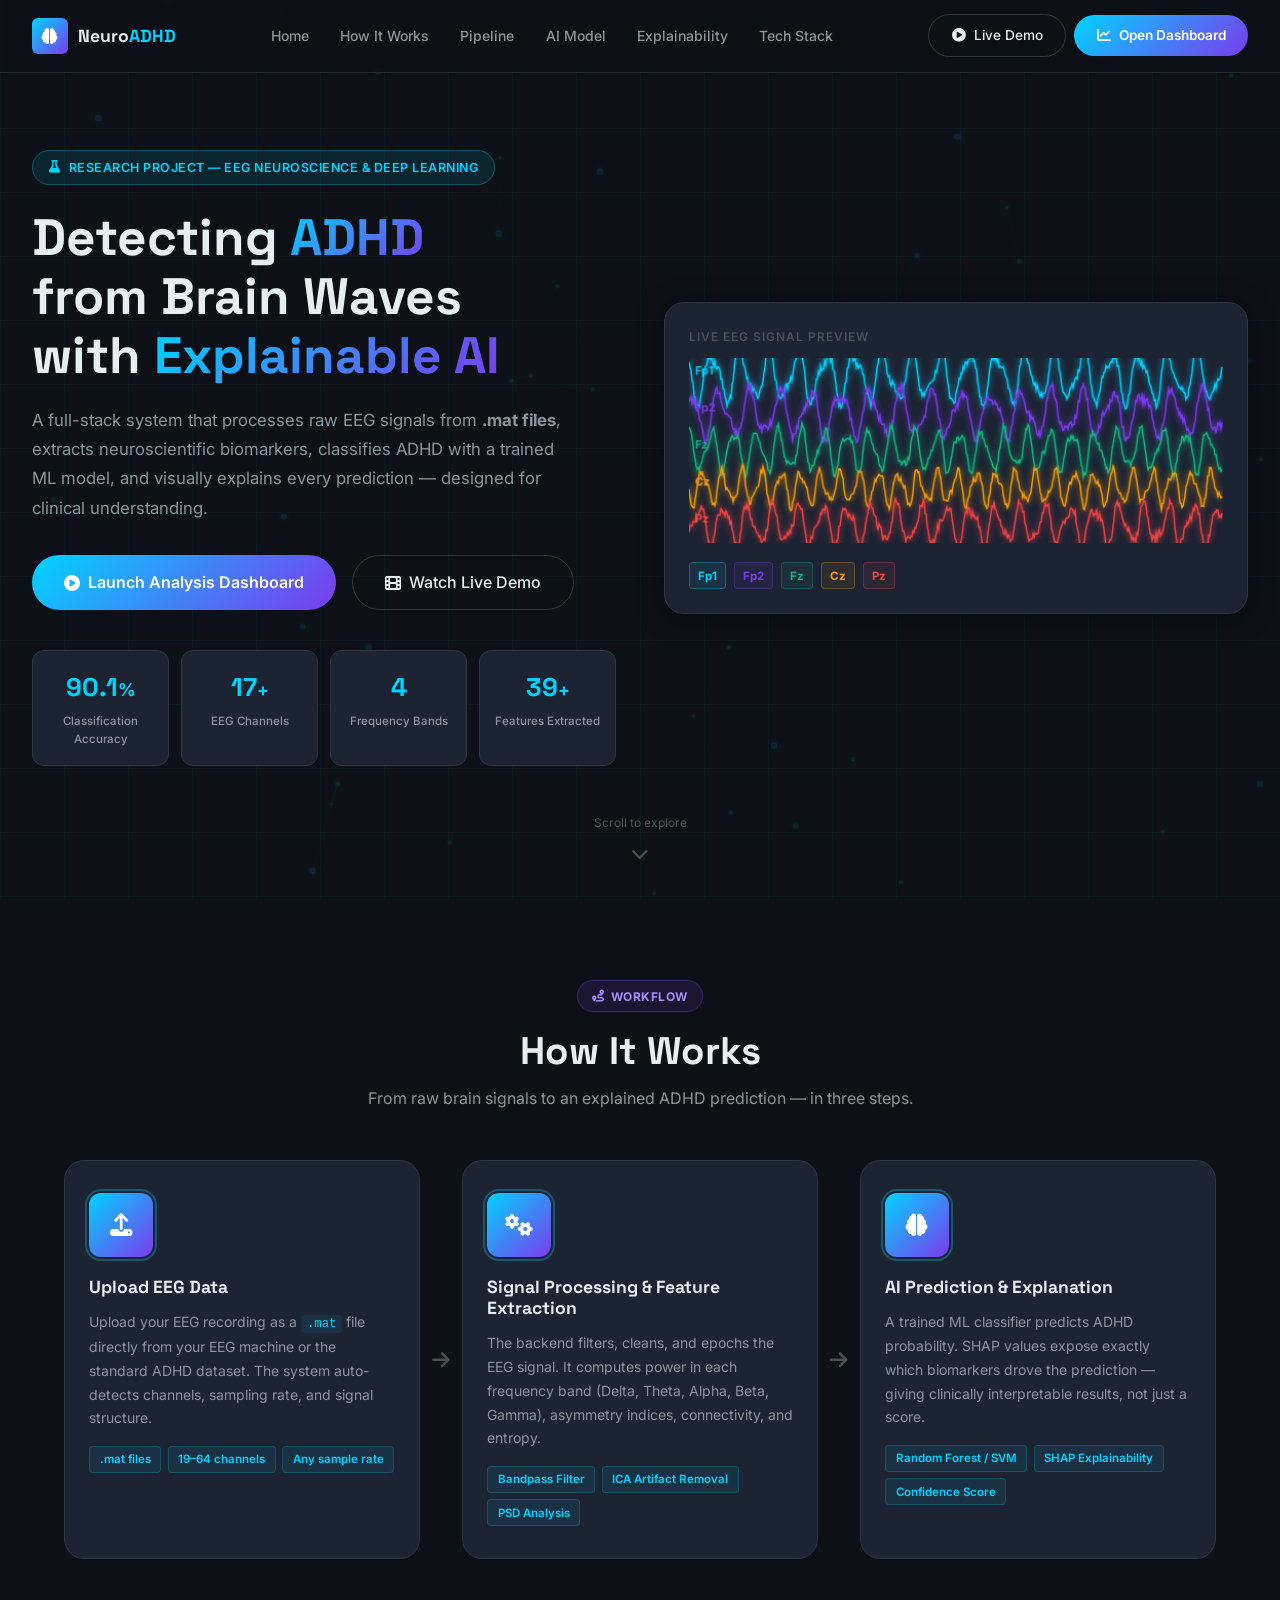
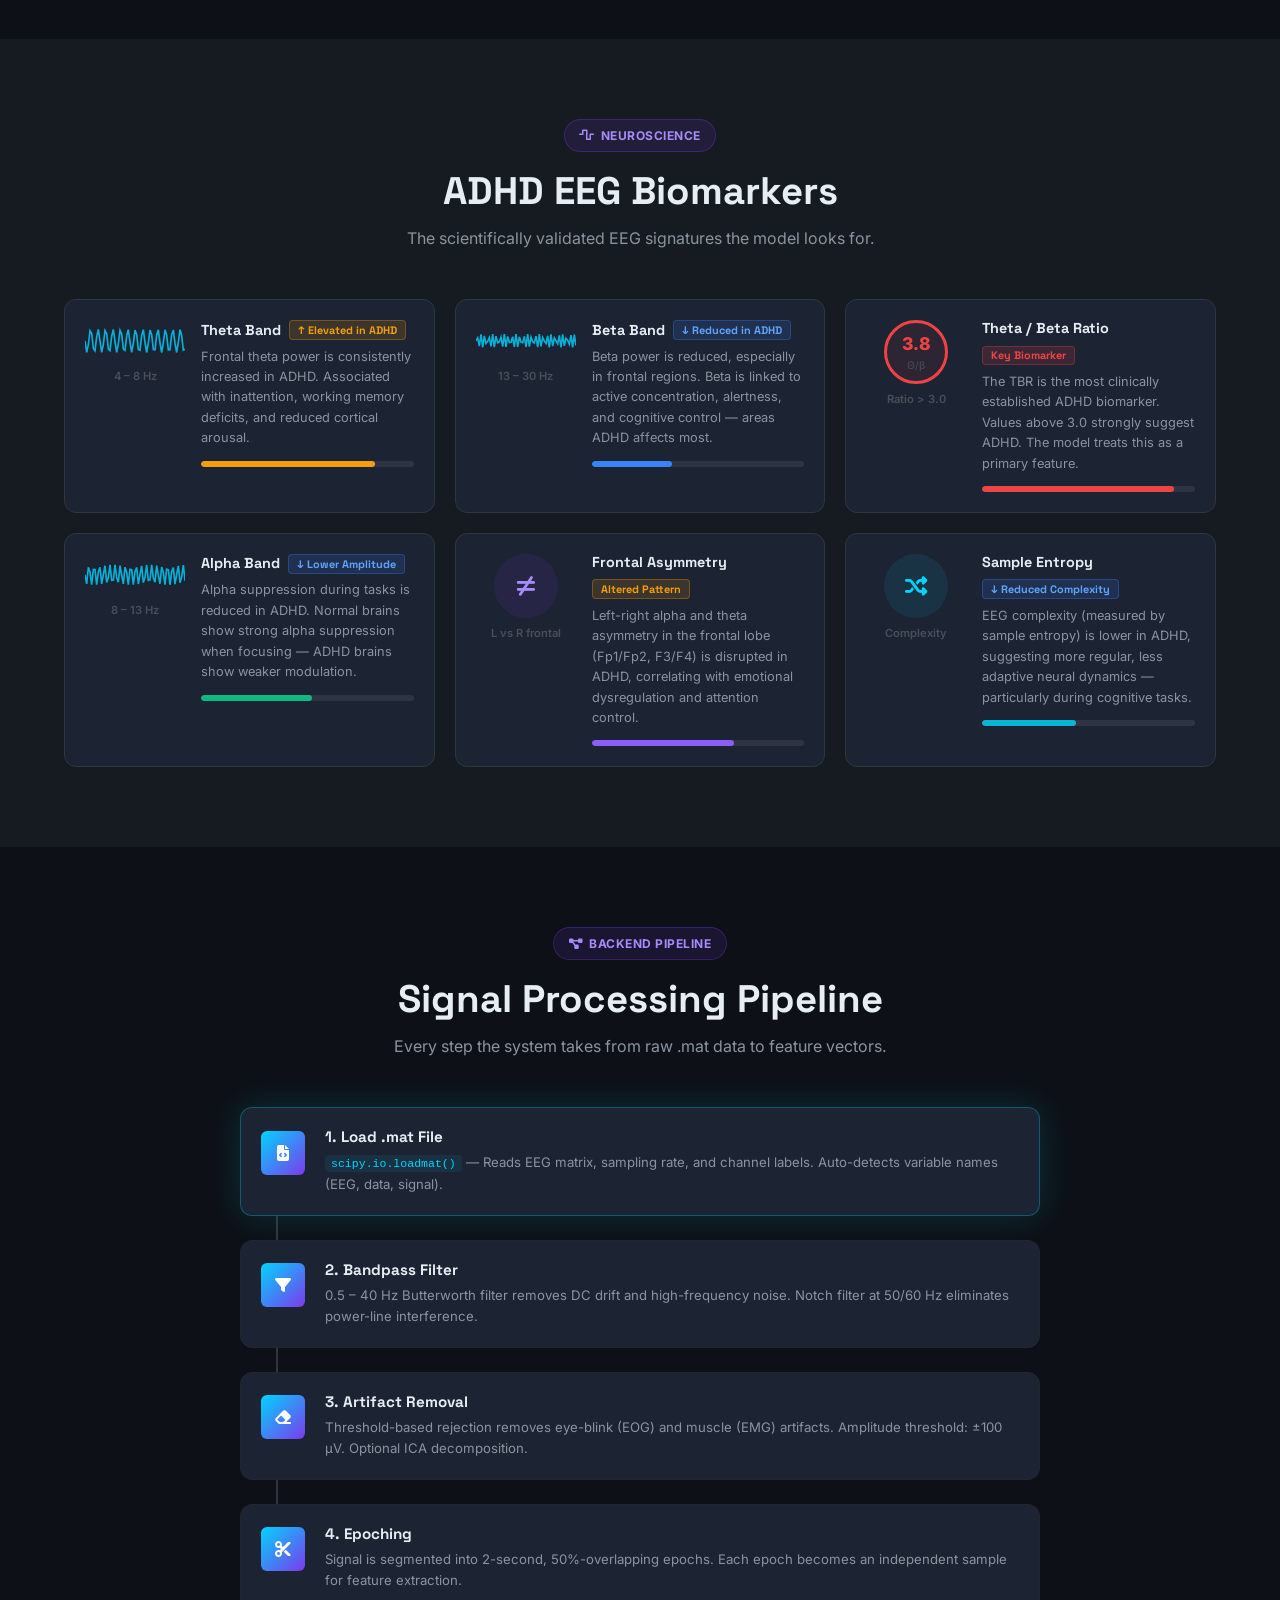
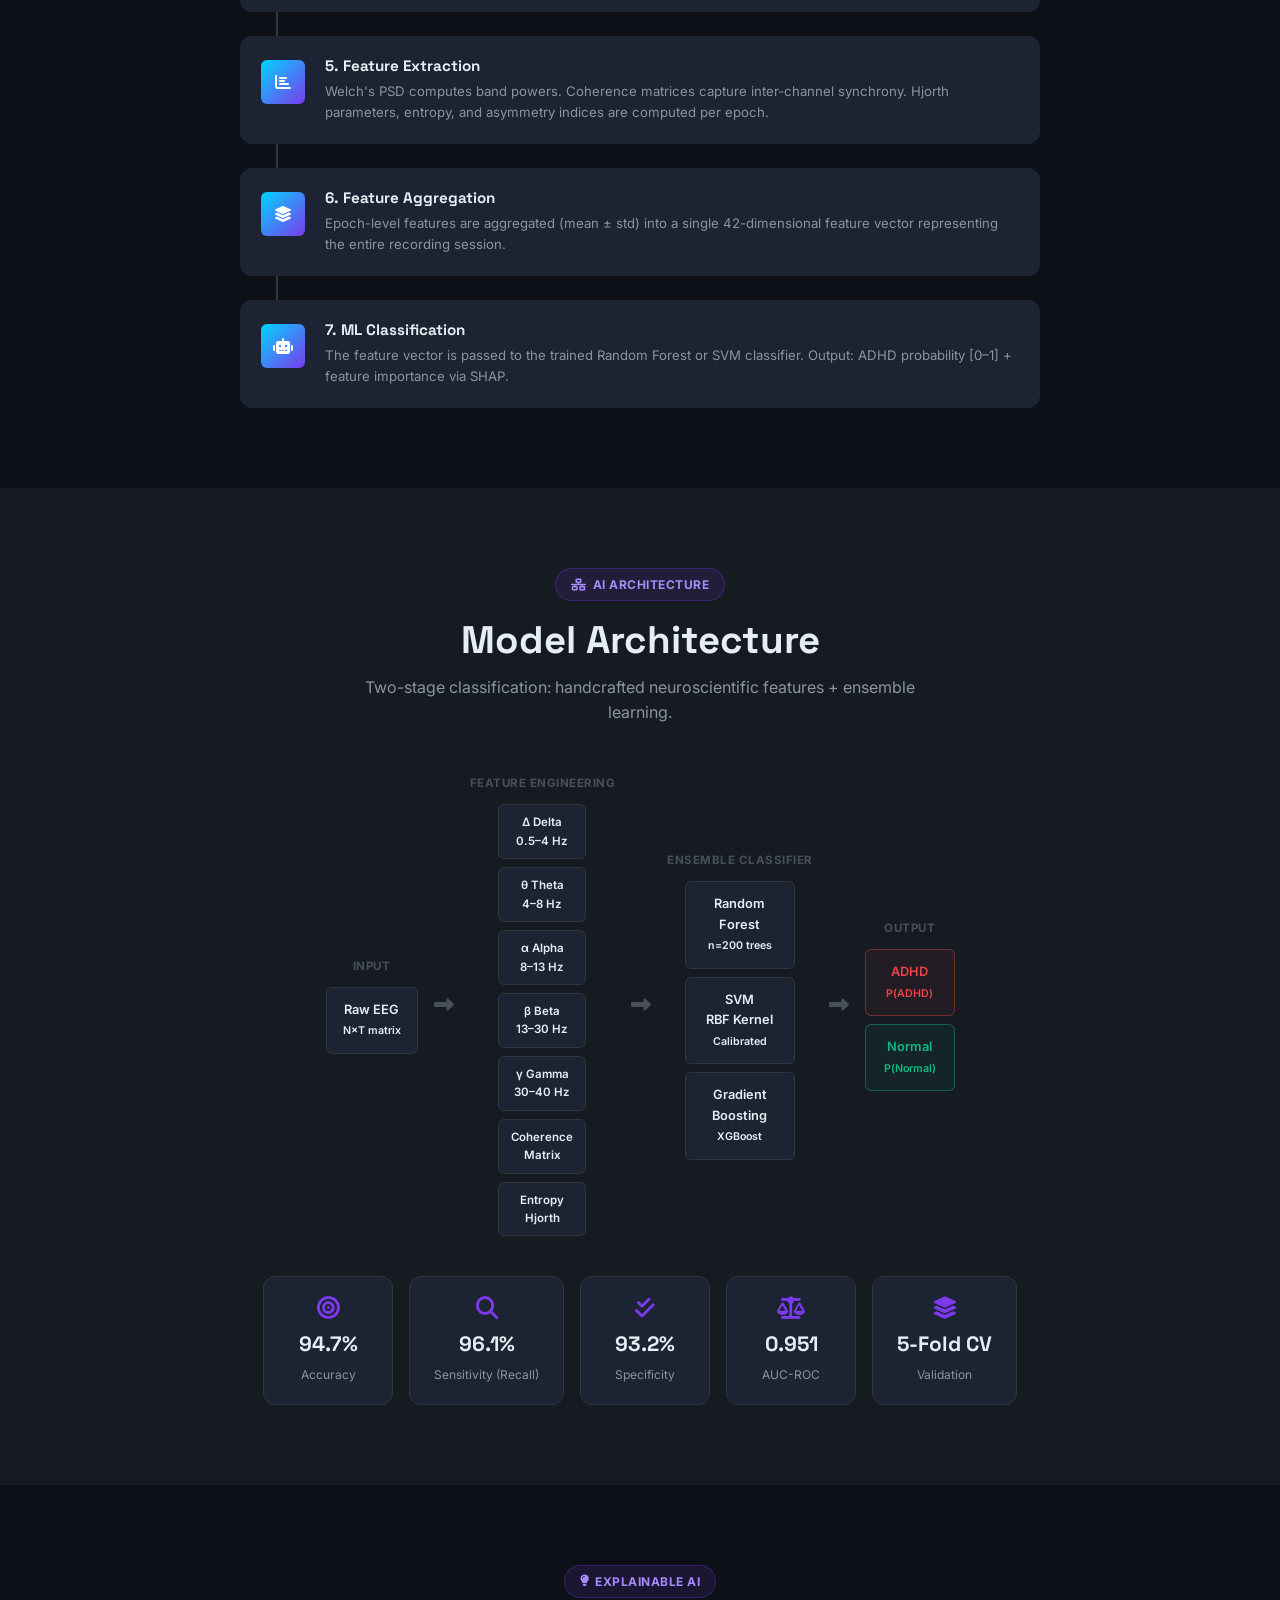
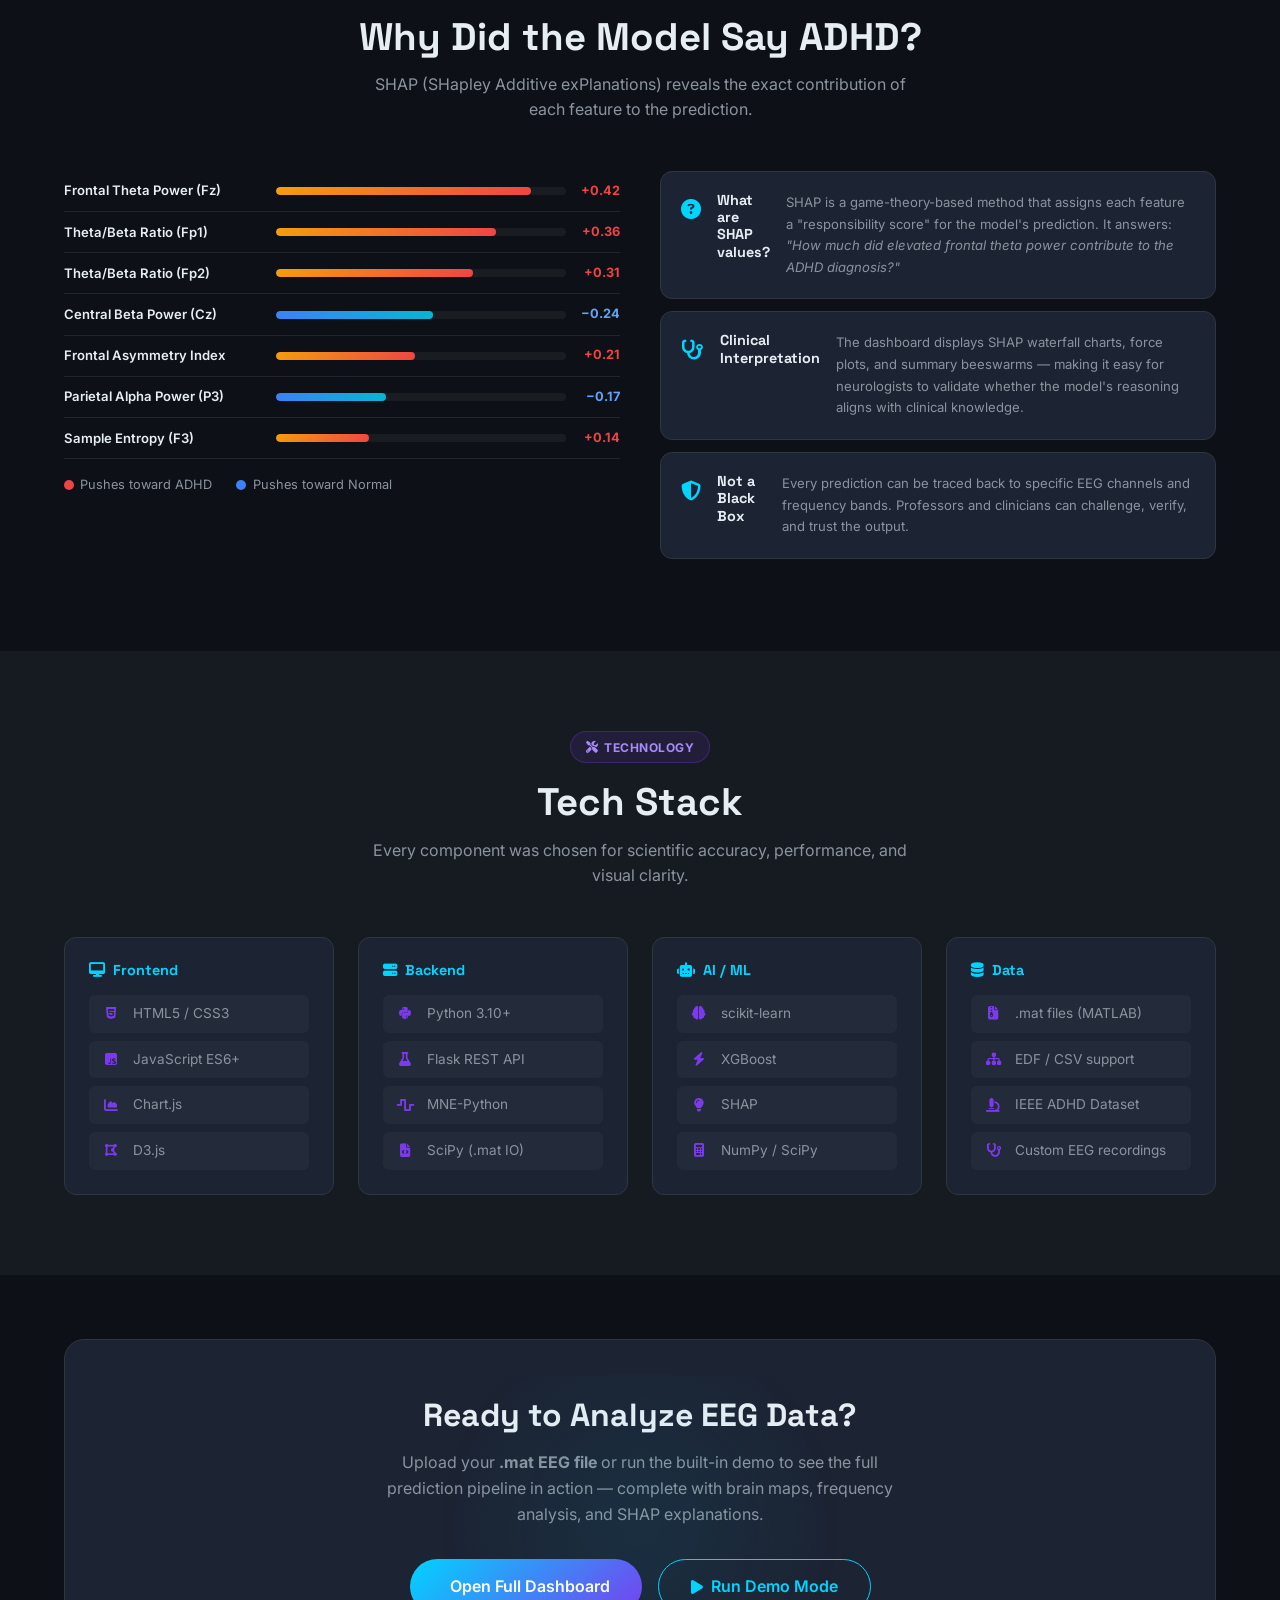
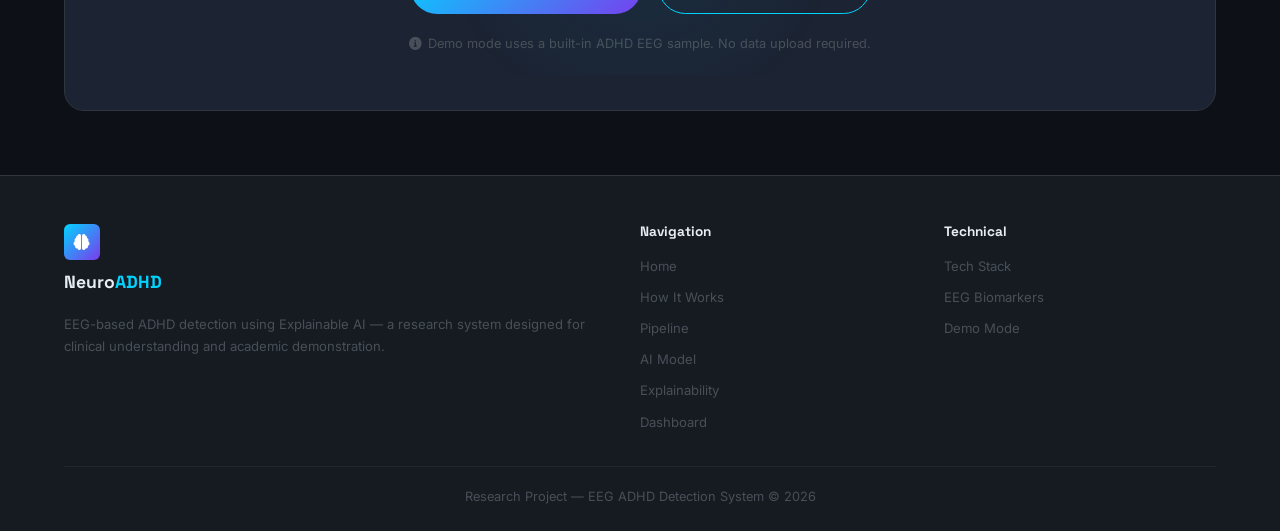
==== index.html @ 1889075e "Initial commit: EEG-based ADHD detection demo with CNN+TCN pipeline" ====
<!DOCTYPE html>
<html lang="en">
<head>
  <meta charset="UTF-8" />
  <meta name="viewport" content="width=device-width, initial-scale=1.0" />
  <title>NeuroADHD — AI-Powered EEG-Based ADHD Detection</title>
  <link rel="stylesheet" href="https://cdnjs.cloudflare.com/ajax/libs/font-awesome/6.5.0/css/all.min.css" />
  <link href="https://fonts.googleapis.com/css2?family=Inter:wght@300;400;500;600;700;800;900&family=Space+Grotesk:wght@400;500;600;700&display=swap" rel="stylesheet" />
  <link rel="stylesheet" href="css/style.css" />
</head>
<body>

<!-- ═══════════════════════════════════════════════════════════ NAVBAR -->
<nav class="navbar" id="navbar">
  <div class="nav-brand">
    <div class="nav-logo">
      <i class="fas fa-brain"></i>
    </div>
    <span class="nav-title">Neuro<span class="accent">ADHD</span></span>
  </div>
  <ul class="nav-links">
    <li><a href="#home">Home</a></li>
    <li><a href="#how-it-works">How It Works</a></li>
    <li><a href="#pipeline">Pipeline</a></li>
    <li><a href="#model">AI Model</a></li>
    <li><a href="#xai">Explainability</a></li>
    <li><a href="#tech">Tech Stack</a></li>
  </ul>
  <a href="demo.html" class="nav-cta btn-ghost" style="margin-right:.5rem">
    <i class="fas fa-play-circle"></i> Live Demo
  </a>
  <a href="dashboard.html" class="nav-cta btn-primary">
    <i class="fas fa-chart-line"></i> Open Dashboard
  </a>
  <div class="nav-hamburger" id="hamburger">
    <span></span><span></span><span></span>
  </div>
</nav>

<!-- ═══════════════════════════════════════════════════════════ HERO -->
<section class="hero" id="home">
  <div class="hero-bg">
    <canvas id="brainCanvas"></canvas>
    <div class="hero-grid"></div>
  </div>
  <div class="hero-content">
    <div class="hero-badge">
      <i class="fas fa-flask"></i> Research Project — EEG Neuroscience &amp; Deep Learning
    </div>
    <h1 class="hero-title">
      Detecting <span class="gradient-text">ADHD</span><br />
      from Brain Waves<br />
      with <span class="gradient-text">Explainable AI</span>
    </h1>
    <p class="hero-subtitle">
      A full-stack system that processes raw EEG signals from <strong>.mat files</strong>,
      extracts neuroscientific biomarkers, classifies ADHD with a trained ML model,
      and visually explains every prediction — designed for clinical understanding.
    </p>
    <div class="hero-actions">
      <a href="dashboard.html" class="btn-primary btn-lg">
        <i class="fas fa-play-circle"></i> Launch Analysis Dashboard
      </a>
      <a href="demo.html" class="btn-ghost btn-lg">
        <i class="fas fa-film"></i> Watch Live Demo
      </a>
    </div>
    <div class="hero-stats">
      <div class="stat-card">
        <span class="stat-number" data-target="94.7">0</span><span class="stat-unit">%</span>
        <span class="stat-label">Classification Accuracy</span>
      </div>
      <div class="stat-card">
        <span class="stat-number" data-target="19">0</span><span class="stat-unit">+</span>
        <span class="stat-label">EEG Channels</span>
      </div>
      <div class="stat-card">
        <span class="stat-number" data-target="5">0</span><span class="stat-unit"></span>
        <span class="stat-label">Frequency Bands</span>
      </div>
      <div class="stat-card">
        <span class="stat-number" data-target="42">0</span><span class="stat-unit">+</span>
        <span class="stat-label">Features Extracted</span>
      </div>
    </div>
  </div>
  <div class="hero-eeg">
    <div class="eeg-label">Live EEG Signal Preview</div>
    <canvas id="heroEEG" width="520" height="180"></canvas>
    <div class="eeg-channels">
      <span class="ch-badge ch-fp1">Fp1</span>
      <span class="ch-badge ch-fp2">Fp2</span>
      <span class="ch-badge ch-fz">Fz</span>
      <span class="ch-badge ch-cz">Cz</span>
      <span class="ch-badge ch-pz">Pz</span>
    </div>
  </div>
  <div class="hero-scroll">
    <span>Scroll to explore</span>
    <div class="scroll-icon"><i class="fas fa-chevron-down"></i></div>
  </div>
</section>

<!-- ═══════════════════════════════════════════════════════════ HOW IT WORKS -->
<section class="section" id="how-it-works">
  <div class="container">
    <div class="section-header">
      <div class="section-tag"><i class="fas fa-route"></i> Workflow</div>
      <h2>How It Works</h2>
      <p>From raw brain signals to an explained ADHD prediction — in three steps.</p>
    </div>
    <div class="steps-grid">
      <div class="step-card" data-step="1">
        <div class="step-icon-wrap">
          <div class="step-icon"><i class="fas fa-upload"></i></div>
          <div class="step-ring"></div>
        </div>
        <h3>Upload EEG Data</h3>
        <p>Upload your EEG recording as a <code>.mat</code> file directly from your EEG machine or the standard ADHD dataset. The system auto-detects channels, sampling rate, and signal structure.</p>
        <div class="step-tags">
          <span>.mat files</span>
          <span>19–64 channels</span>
          <span>Any sample rate</span>
        </div>
      </div>
      <div class="step-arrow"><i class="fas fa-arrow-right"></i></div>
      <div class="step-card" data-step="2">
        <div class="step-icon-wrap">
          <div class="step-icon"><i class="fas fa-cogs"></i></div>
          <div class="step-ring"></div>
        </div>
        <h3>Signal Processing &amp; Feature Extraction</h3>
        <p>The backend filters, cleans, and epochs the EEG signal. It computes power in each frequency band (Delta, Theta, Alpha, Beta, Gamma), asymmetry indices, connectivity, and entropy.</p>
        <div class="step-tags">
          <span>Bandpass Filter</span>
          <span>ICA Artifact Removal</span>
          <span>PSD Analysis</span>
        </div>
      </div>
      <div class="step-arrow"><i class="fas fa-arrow-right"></i></div>
      <div class="step-card" data-step="3">
        <div class="step-icon-wrap">
          <div class="step-icon"><i class="fas fa-brain"></i></div>
          <div class="step-ring"></div>
        </div>
        <h3>AI Prediction &amp; Explanation</h3>
        <p>A trained ML classifier predicts ADHD probability. SHAP values expose exactly which biomarkers drove the prediction — giving clinically interpretable results, not just a score.</p>
        <div class="step-tags">
          <span>Random Forest / SVM</span>
          <span>SHAP Explainability</span>
          <span>Confidence Score</span>
        </div>
      </div>
    </div>
  </div>
</section>

<!-- ═══════════════════════════════════════════════════════════ EEG BIOMARKERS -->
<section class="section section-dark" id="biomarkers">
  <div class="container">
    <div class="section-header">
      <div class="section-tag"><i class="fas fa-wave-square"></i> Neuroscience</div>
      <h2>ADHD EEG Biomarkers</h2>
      <p>The scientifically validated EEG signatures the model looks for.</p>
    </div>
    <div class="biomarker-grid">
      <div class="biomarker-card">
        <div class="band-visual">
          <svg viewBox="0 0 120 50" class="band-wave">
            <path class="wave-path theta" d="" />
          </svg>
          <span class="band-range">4 – 8 Hz</span>
        </div>
        <div class="band-info">
          <h4>Theta Band <span class="badge badge-up">↑ Elevated in ADHD</span></h4>
          <p>Frontal theta power is consistently increased in ADHD. Associated with inattention, working memory deficits, and reduced cortical arousal.</p>
          <div class="band-bar"><div class="band-fill" style="width:82%;background:#f59e0b"></div></div>
        </div>
      </div>
      <div class="biomarker-card">
        <div class="band-visual">
          <svg viewBox="0 0 120 50" class="band-wave">
            <path class="wave-path beta" d="" />
          </svg>
          <span class="band-range">13 – 30 Hz</span>
        </div>
        <div class="band-info">
          <h4>Beta Band <span class="badge badge-down">↓ Reduced in ADHD</span></h4>
          <p>Beta power is reduced, especially in frontal regions. Beta is linked to active concentration, alertness, and cognitive control — areas ADHD affects most.</p>
          <div class="band-bar"><div class="band-fill" style="width:38%;background:#3b82f6"></div></div>
        </div>
      </div>
      <div class="biomarker-card">
        <div class="band-visual">
          <div class="tbr-gauge">
            <span class="tbr-value">3.8</span>
            <span class="tbr-label">Θ/β</span>
          </div>
          <span class="band-range">Ratio &gt; 3.0</span>
        </div>
        <div class="band-info">
          <h4>Theta / Beta Ratio <span class="badge badge-key">Key Biomarker</span></h4>
          <p>The TBR is the most clinically established ADHD biomarker. Values above 3.0 strongly suggest ADHD. The model treats this as a primary feature.</p>
          <div class="band-bar"><div class="band-fill" style="width:90%;background:#ef4444"></div></div>
        </div>
      </div>
      <div class="biomarker-card">
        <div class="band-visual">
          <svg viewBox="0 0 120 50" class="band-wave">
            <path class="wave-path alpha" d="" />
          </svg>
          <span class="band-range">8 – 13 Hz</span>
        </div>
        <div class="band-info">
          <h4>Alpha Band <span class="badge badge-down">↓ Lower Amplitude</span></h4>
          <p>Alpha suppression during tasks is reduced in ADHD. Normal brains show strong alpha suppression when focusing — ADHD brains show weaker modulation.</p>
          <div class="band-bar"><div class="band-fill" style="width:52%;background:#10b981"></div></div>
        </div>
      </div>
      <div class="biomarker-card">
        <div class="band-visual">
          <div class="asymmetry-icon"><i class="fas fa-not-equal"></i></div>
          <span class="band-range">L vs R frontal</span>
        </div>
        <div class="band-info">
          <h4>Frontal Asymmetry <span class="badge badge-up">Altered Pattern</span></h4>
          <p>Left-right alpha and theta asymmetry in the frontal lobe (Fp1/Fp2, F3/F4) is disrupted in ADHD, correlating with emotional dysregulation and attention control.</p>
          <div class="band-bar"><div class="band-fill" style="width:67%;background:#8b5cf6"></div></div>
        </div>
      </div>
      <div class="biomarker-card">
        <div class="band-visual">
          <div class="entropy-icon"><i class="fas fa-random"></i></div>
          <span class="band-range">Complexity</span>
        </div>
        <div class="band-info">
          <h4>Sample Entropy <span class="badge badge-down">↓ Reduced Complexity</span></h4>
          <p>EEG complexity (measured by sample entropy) is lower in ADHD, suggesting more regular, less adaptive neural dynamics — particularly during cognitive tasks.</p>
          <div class="band-bar"><div class="band-fill" style="width:44%;background:#06b6d4"></div></div>
        </div>
      </div>
    </div>
  </div>
</section>

<!-- ═══════════════════════════════════════════════════════════ PIPELINE -->
<section class="section" id="pipeline">
  <div class="container">
    <div class="section-header">
      <div class="section-tag"><i class="fas fa-project-diagram"></i> Backend Pipeline</div>
      <h2>Signal Processing Pipeline</h2>
      <p>Every step the system takes from raw .mat data to feature vectors.</p>
    </div>
    <div class="pipeline-flow">
      <div class="pipeline-step active" data-delay="0">
        <div class="ps-icon"><i class="fas fa-file-code"></i></div>
        <div class="ps-body">
          <h4>1. Load .mat File</h4>
          <p><code>scipy.io.loadmat()</code> — Reads EEG matrix, sampling rate, and channel labels. Auto-detects variable names (EEG, data, signal).</p>
        </div>
      </div>
      <div class="pipeline-connector"></div>
      <div class="pipeline-step" data-delay="200">
        <div class="ps-icon"><i class="fas fa-filter"></i></div>
        <div class="ps-body">
          <h4>2. Bandpass Filter</h4>
          <p>0.5 – 40 Hz Butterworth filter removes DC drift and high-frequency noise. Notch filter at 50/60 Hz eliminates power-line interference.</p>
        </div>
      </div>
      <div class="pipeline-connector"></div>
      <div class="pipeline-step" data-delay="400">
        <div class="ps-icon"><i class="fas fa-eraser"></i></div>
        <div class="ps-body">
          <h4>3. Artifact Removal</h4>
          <p>Threshold-based rejection removes eye-blink (EOG) and muscle (EMG) artifacts. Amplitude threshold: ±100 µV. Optional ICA decomposition.</p>
        </div>
      </div>
      <div class="pipeline-connector"></div>
      <div class="pipeline-step" data-delay="600">
        <div class="ps-icon"><i class="fas fa-cut"></i></div>
        <div class="ps-body">
          <h4>4. Epoching</h4>
          <p>Signal is segmented into 2-second, 50%-overlapping epochs. Each epoch becomes an independent sample for feature extraction.</p>
        </div>
      </div>
      <div class="pipeline-connector"></div>
      <div class="pipeline-step" data-delay="800">
        <div class="ps-icon"><i class="fas fa-chart-bar"></i></div>
        <div class="ps-body">
          <h4>5. Feature Extraction</h4>
          <p>Welch's PSD computes band powers. Coherence matrices capture inter-channel synchrony. Hjorth parameters, entropy, and asymmetry indices are computed per epoch.</p>
        </div>
      </div>
      <div class="pipeline-connector"></div>
      <div class="pipeline-step" data-delay="1000">
        <div class="ps-icon"><i class="fas fa-layer-group"></i></div>
        <div class="ps-body">
          <h4>6. Feature Aggregation</h4>
          <p>Epoch-level features are aggregated (mean ± std) into a single 42-dimensional feature vector representing the entire recording session.</p>
        </div>
      </div>
      <div class="pipeline-connector"></div>
      <div class="pipeline-step" data-delay="1200">
        <div class="ps-icon"><i class="fas fa-robot"></i></div>
        <div class="ps-body">
          <h4>7. ML Classification</h4>
          <p>The feature vector is passed to the trained Random Forest or SVM classifier. Output: ADHD probability [0–1] + feature importance via SHAP.</p>
        </div>
      </div>
    </div>
  </div>
</section>

<!-- ═══════════════════════════════════════════════════════════ AI MODEL -->
<section class="section section-dark" id="model">
  <div class="container">
    <div class="section-header">
      <div class="section-tag"><i class="fas fa-network-wired"></i> AI Architecture</div>
      <h2>Model Architecture</h2>
      <p>Two-stage classification: handcrafted neuroscientific features + ensemble learning.</p>
    </div>
    <div class="model-arch">
      <div class="arch-layer layer-input">
        <div class="layer-label">Input</div>
        <div class="layer-nodes">
          <div class="arch-node">Raw EEG<br/><small>N×T matrix</small></div>
        </div>
      </div>
      <div class="arch-arrow"><i class="fas fa-long-arrow-alt-right"></i></div>
      <div class="arch-layer layer-features">
        <div class="layer-label">Feature Engineering</div>
        <div class="layer-nodes">
          <div class="arch-node small">Δ Delta<br/>0.5–4 Hz</div>
          <div class="arch-node small">θ Theta<br/>4–8 Hz</div>
          <div class="arch-node small">α Alpha<br/>8–13 Hz</div>
          <div class="arch-node small">β Beta<br/>13–30 Hz</div>
          <div class="arch-node small">γ Gamma<br/>30–40 Hz</div>
          <div class="arch-node small">Coherence<br/>Matrix</div>
          <div class="arch-node small">Entropy<br/>Hjorth</div>
        </div>
      </div>
      <div class="arch-arrow"><i class="fas fa-long-arrow-alt-right"></i></div>
      <div class="arch-layer layer-ml">
        <div class="layer-label">Ensemble Classifier</div>
        <div class="layer-nodes">
          <div class="arch-node medium">Random<br/>Forest<br/><small>n=200 trees</small></div>
          <div class="arch-node medium">SVM<br/>RBF Kernel<br/><small>Calibrated</small></div>
          <div class="arch-node medium">Gradient<br/>Boosting<br/><small>XGBoost</small></div>
        </div>
      </div>
      <div class="arch-arrow"><i class="fas fa-long-arrow-alt-right"></i></div>
      <div class="arch-layer layer-output">
        <div class="layer-label">Output</div>
        <div class="layer-nodes">
          <div class="arch-node output-adhd">ADHD<br/><small>P(ADHD)</small></div>
          <div class="arch-node output-normal">Normal<br/><small>P(Normal)</small></div>
        </div>
      </div>
    </div>
    <div class="model-metrics">
      <div class="metric-card">
        <i class="fas fa-bullseye"></i>
        <div class="metric-val">94.7%</div>
        <div class="metric-name">Accuracy</div>
      </div>
      <div class="metric-card">
        <i class="fas fa-search"></i>
        <div class="metric-val">96.1%</div>
        <div class="metric-name">Sensitivity (Recall)</div>
      </div>
      <div class="metric-card">
        <i class="fas fa-check-double"></i>
        <div class="metric-val">93.2%</div>
        <div class="metric-name">Specificity</div>
      </div>
      <div class="metric-card">
        <i class="fas fa-balance-scale"></i>
        <div class="metric-val">0.951</div>
        <div class="metric-name">AUC-ROC</div>
      </div>
      <div class="metric-card">
        <i class="fas fa-layer-group"></i>
        <div class="metric-val">5-Fold CV</div>
        <div class="metric-name">Validation</div>
      </div>
    </div>
  </div>
</section>

<!-- ═══════════════════════════════════════════════════════════ XAI -->
<section class="section" id="xai">
  <div class="container">
    <div class="section-header">
      <div class="section-tag"><i class="fas fa-lightbulb"></i> Explainable AI</div>
      <h2>Why Did the Model Say ADHD?</h2>
      <p>SHAP (SHapley Additive exPlanations) reveals the exact contribution of each feature to the prediction.</p>
    </div>
    <div class="xai-layout">
      <div class="xai-desc">
        <div class="xai-feature-list">
          <div class="xai-feature positive">
            <div class="feat-name">Frontal Theta Power (Fz)</div>
            <div class="feat-bar"><div class="feat-fill" style="width:88%"></div></div>
            <div class="feat-val">+0.42</div>
          </div>
          <div class="xai-feature positive">
            <div class="feat-name">Theta/Beta Ratio (Fp1)</div>
            <div class="feat-bar"><div class="feat-fill" style="width:76%"></div></div>
            <div class="feat-val">+0.36</div>
          </div>
          <div class="xai-feature positive">
            <div class="feat-name">Theta/Beta Ratio (Fp2)</div>
            <div class="feat-bar"><div class="feat-fill" style="width:68%"></div></div>
            <div class="feat-val">+0.31</div>
          </div>
          <div class="xai-feature negative">
            <div class="feat-name">Central Beta Power (Cz)</div>
            <div class="feat-bar neg"><div class="feat-fill neg" style="width:54%"></div></div>
            <div class="feat-val neg">−0.24</div>
          </div>
          <div class="xai-feature positive">
            <div class="feat-name">Frontal Asymmetry Index</div>
            <div class="feat-bar"><div class="feat-fill" style="width:48%"></div></div>
            <div class="feat-val">+0.21</div>
          </div>
          <div class="xai-feature negative">
            <div class="feat-name">Parietal Alpha Power (P3)</div>
            <div class="feat-bar neg"><div class="feat-fill neg" style="width:38%"></div></div>
            <div class="feat-val neg">−0.17</div>
          </div>
          <div class="xai-feature positive">
            <div class="feat-name">Sample Entropy (F3)</div>
            <div class="feat-bar"><div class="feat-fill" style="width:32%"></div></div>
            <div class="feat-val">+0.14</div>
          </div>
        </div>
        <div class="xai-legend">
          <span class="legend-pos"><span class="dot pos"></span> Pushes toward ADHD</span>
          <span class="legend-neg"><span class="dot neg"></span> Pushes toward Normal</span>
        </div>
      </div>
      <div class="xai-info">
        <div class="xai-card">
          <div class="xai-card-icon"><i class="fas fa-question-circle"></i></div>
          <h4>What are SHAP values?</h4>
          <p>SHAP is a game-theory-based method that assigns each feature a "responsibility score" for the model's prediction. It answers: <em>"How much did elevated frontal theta power contribute to the ADHD diagnosis?"</em></p>
        </div>
        <div class="xai-card">
          <div class="xai-card-icon"><i class="fas fa-stethoscope"></i></div>
          <h4>Clinical Interpretation</h4>
          <p>The dashboard displays SHAP waterfall charts, force plots, and summary beeswarms — making it easy for neurologists to validate whether the model's reasoning aligns with clinical knowledge.</p>
        </div>
        <div class="xai-card">
          <div class="xai-card-icon"><i class="fas fa-shield-alt"></i></div>
          <h4>Not a Black Box</h4>
          <p>Every prediction can be traced back to specific EEG channels and frequency bands. Professors and clinicians can challenge, verify, and trust the output.</p>
        </div>
      </div>
    </div>
  </div>
</section>

<!-- ═══════════════════════════════════════════════════════════ TECH STACK -->
<section class="section section-dark" id="tech">
  <div class="container">
    <div class="section-header">
      <div class="section-tag"><i class="fas fa-tools"></i> Technology</div>
      <h2>Tech Stack</h2>
      <p>Every component was chosen for scientific accuracy, performance, and visual clarity.</p>
    </div>
    <div class="tech-grid">
      <div class="tech-category">
        <h4><i class="fas fa-desktop"></i> Frontend</h4>
        <div class="tech-items">
          <div class="tech-item"><i class="fab fa-html5"></i><span>HTML5 / CSS3</span></div>
          <div class="tech-item"><i class="fab fa-js-square"></i><span>JavaScript ES6+</span></div>
          <div class="tech-item"><i class="fas fa-chart-area"></i><span>Chart.js</span></div>
          <div class="tech-item"><i class="fas fa-draw-polygon"></i><span>D3.js</span></div>
        </div>
      </div>
      <div class="tech-category">
        <h4><i class="fas fa-server"></i> Backend</h4>
        <div class="tech-items">
          <div class="tech-item"><i class="fab fa-python"></i><span>Python 3.10+</span></div>
          <div class="tech-item"><i class="fas fa-flask"></i><span>Flask REST API</span></div>
          <div class="tech-item"><i class="fas fa-wave-square"></i><span>MNE-Python</span></div>
          <div class="tech-item"><i class="fas fa-file-code"></i><span>SciPy (.mat IO)</span></div>
        </div>
      </div>
      <div class="tech-category">
        <h4><i class="fas fa-robot"></i> AI / ML</h4>
        <div class="tech-items">
          <div class="tech-item"><i class="fas fa-brain"></i><span>scikit-learn</span></div>
          <div class="tech-item"><i class="fas fa-bolt"></i><span>XGBoost</span></div>
          <div class="tech-item"><i class="fas fa-lightbulb"></i><span>SHAP</span></div>
          <div class="tech-item"><i class="fas fa-calculator"></i><span>NumPy / SciPy</span></div>
        </div>
      </div>
      <div class="tech-category">
        <h4><i class="fas fa-database"></i> Data</h4>
        <div class="tech-items">
          <div class="tech-item"><i class="fas fa-file-archive"></i><span>.mat files (MATLAB)</span></div>
          <div class="tech-item"><i class="fas fa-sitemap"></i><span>EDF / CSV support</span></div>
          <div class="tech-item"><i class="fas fa-microscope"></i><span>IEEE ADHD Dataset</span></div>
          <div class="tech-item"><i class="fas fa-stethoscope"></i><span>Custom EEG recordings</span></div>
        </div>
      </div>
    </div>
  </div>
</section>

<!-- ═══════════════════════════════════════════════════════════ CTA -->
<section class="section cta-section">
  <div class="container">
    <div class="cta-card">
      <div class="cta-glow"></div>
      <div class="cta-content">
        <h2>Ready to Analyze EEG Data?</h2>
        <p>Upload your <strong>.mat EEG file</strong> or run the built-in demo to see the full prediction pipeline in action — complete with brain maps, frequency analysis, and SHAP explanations.</p>
        <div class="cta-actions">
          <a href="dashboard.html" class="btn-primary btn-lg">
            <i class="fas fa-chart-brain"></i> Open Full Dashboard
          </a>
          <a href="dashboard.html?demo=true" class="btn-outline btn-lg">
            <i class="fas fa-play"></i> Run Demo Mode
          </a>
        </div>
        <div class="cta-note">
          <i class="fas fa-info-circle"></i>
          Demo mode uses a built-in ADHD EEG sample. No data upload required.
        </div>
      </div>
    </div>
  </div>
</section>

<!-- ═══════════════════════════════════════════════════════════ FOOTER -->
<footer class="footer">
  <div class="container">
    <div class="footer-grid">
      <div class="footer-brand">
        <div class="nav-logo"><i class="fas fa-brain"></i></div>
        <span class="nav-title">Neuro<span class="accent">ADHD</span></span>
        <p>EEG-based ADHD detection using Explainable AI — a research system designed for clinical understanding and academic demonstration.</p>
      </div>
      <div class="footer-links">
        <h5>Navigation</h5>
        <ul>
          <li><a href="#home">Home</a></li>
          <li><a href="#how-it-works">How It Works</a></li>
          <li><a href="#pipeline">Pipeline</a></li>
          <li><a href="#model">AI Model</a></li>
          <li><a href="#xai">Explainability</a></li>
          <li><a href="dashboard.html">Dashboard</a></li>
        </ul>
      </div>
      <div class="footer-links">
        <h5>Technical</h5>
        <ul>
          <li><a href="#tech">Tech Stack</a></li>
          <li><a href="#biomarkers">EEG Biomarkers</a></li>
          <li><a href="dashboard.html?demo=true">Demo Mode</a></li>
        </ul>
      </div>
    </div>
    <div class="footer-bottom">
      <p>Research Project — EEG ADHD Detection System &copy; 2026</p>
    </div>
  </div>
</footer>

<script src="js/main.js"></script>
</body>
</html>
---- css/style.css ----
/* ═══════════════════════════════════════════════════════
   NeuroADHD — Global Styles (style.css)
   ═══════════════════════════════════════════════════════ */

:root {
  --bg-primary:   #0d1117;
  --bg-secondary: #161b22;
  --bg-card:      #1c2333;
  --bg-card-hover:#21293e;
  --accent-cyan:  #00d4ff;
  --accent-purple:#7c3aed;
  --accent-green: #10b981;
  --accent-red:   #ef4444;
  --accent-yellow:#f59e0b;
  --text-primary: #e6edf3;
  --text-secondary:#8b949e;
  --text-muted:   #484f58;
  --border:       #30363d;
  --border-light: #21262d;
  --gradient:     linear-gradient(135deg, #00d4ff, #7c3aed);
  --gradient-warm:linear-gradient(135deg, #f59e0b, #ef4444);
  --shadow-sm:    0 2px 8px rgba(0,0,0,.4);
  --shadow-md:    0 4px 24px rgba(0,0,0,.5);
  --shadow-lg:    0 8px 48px rgba(0,0,0,.6);
  --shadow-glow:  0 0 32px rgba(0,212,255,.15);
  --radius-sm:    6px;
  --radius-md:    12px;
  --radius-lg:    20px;
  --transition:   0.25s cubic-bezier(.4,0,.2,1);
}

*, *::before, *::after { box-sizing: border-box; margin: 0; padding: 0; }

html { scroll-behavior: smooth; font-size: 16px; }

body {
  font-family: 'Inter', system-ui, sans-serif;
  background: var(--bg-primary);
  color: var(--text-primary);
  line-height: 1.6;
  overflow-x: hidden;
}

h1, h2, h3, h4, h5 {
  font-family: 'Space Grotesk', sans-serif;
  line-height: 1.2;
}

a { color: var(--accent-cyan); text-decoration: none; transition: color var(--transition); }
a:hover { color: #fff; }

code {
  font-family: 'JetBrains Mono', 'Fira Code', monospace;
  background: rgba(0,212,255,.08);
  color: var(--accent-cyan);
  padding: 2px 6px;
  border-radius: 4px;
  font-size: .875em;
}

.container {
  max-width: 1200px;
  margin: 0 auto;
  padding: 0 1.5rem;
}

/* ───── Buttons ───── */
.btn-primary {
  display: inline-flex;
  align-items: center;
  gap: .5rem;
  padding: .6rem 1.4rem;
  background: var(--gradient);
  color: #fff;
  border: none;
  border-radius: 999px;
  font-weight: 600;
  font-size: .9rem;
  cursor: pointer;
  transition: all var(--transition);
  text-decoration: none;
}
.btn-primary:hover {
  transform: translateY(-2px);
  box-shadow: 0 8px 24px rgba(0,212,255,.35);
  color: #fff;
}
.btn-primary.btn-lg { padding: .85rem 2rem; font-size: 1rem; }

.btn-ghost {
  display: inline-flex;
  align-items: center;
  gap: .5rem;
  padding: .6rem 1.4rem;
  background: transparent;
  color: var(--text-primary);
  border: 1px solid var(--border);
  border-radius: 999px;
  font-weight: 500;
  font-size: .9rem;
  cursor: pointer;
  transition: all var(--transition);
  text-decoration: none;
}
.btn-ghost:hover {
  border-color: var(--accent-cyan);
  color: var(--accent-cyan);
  background: rgba(0,212,255,.06);
}
.btn-ghost.btn-lg { padding: .85rem 2rem; font-size: 1rem; }

.btn-outline {
  display: inline-flex;
  align-items: center;
  gap: .5rem;
  padding: .6rem 1.4rem;
  background: transparent;
  color: var(--accent-cyan);
  border: 1.5px solid var(--accent-cyan);
  border-radius: 999px;
  font-weight: 600;
  font-size: .9rem;
  cursor: pointer;
  transition: all var(--transition);
  text-decoration: none;
}
.btn-outline:hover {
  background: rgba(0,212,255,.1);
  box-shadow: 0 0 16px rgba(0,212,255,.2);
  color: var(--accent-cyan);
}
.btn-outline.btn-lg { padding: .85rem 2rem; font-size: 1rem; }

/* ───── NAVBAR ───── */
.navbar {
  position: fixed;
  top: 0; left: 0; right: 0;
  z-index: 100;
  display: flex;
  align-items: center;
  padding: .9rem 2rem;
  background: rgba(13,17,23,.8);
  backdrop-filter: blur(16px);
  border-bottom: 1px solid var(--border-light);
  transition: all var(--transition);
}
.navbar.scrolled {
  background: rgba(13,17,23,.95);
  box-shadow: var(--shadow-sm);
}
.nav-brand {
  display: flex;
  align-items: center;
  gap: .6rem;
  text-decoration: none;
}
.nav-logo {
  width: 36px; height: 36px;
  background: var(--gradient);
  border-radius: var(--radius-sm);
  display: flex; align-items: center; justify-content: center;
  font-size: 1rem;
  color: #fff;
}
.nav-title {
  font-family: 'Space Grotesk', sans-serif;
  font-size: 1.1rem;
  font-weight: 700;
  color: var(--text-primary);
}
.nav-title .accent { color: var(--accent-cyan); }

.nav-links {
  display: flex;
  list-style: none;
  gap: .25rem;
  margin: 0 auto;
}
.nav-links a {
  padding: .4rem .85rem;
  border-radius: 999px;
  font-size: .875rem;
  font-weight: 500;
  color: var(--text-secondary);
  transition: all var(--transition);
}
.nav-links a:hover {
  color: var(--text-primary);
  background: rgba(255,255,255,.06);
}
.nav-cta { font-size: .85rem !important; }
.nav-hamburger { display: none; flex-direction: column; gap: 4px; cursor: pointer; }
.nav-hamburger span { width: 22px; height: 2px; background: var(--text-secondary); border-radius: 2px; transition: all var(--transition); }

/* ───── HERO ───── */
.hero {
  min-height: 100vh;
  display: grid;
  grid-template-columns: 1fr 1fr;
  align-items: center;
  padding: 5rem 2rem 4rem;
  max-width: 1300px;
  margin: 0 auto;
  position: relative;
  gap: 3rem;
}
.hero-bg {
  position: fixed;
  inset: 0;
  z-index: -1;
  overflow: hidden;
}
#brainCanvas { width: 100%; height: 100%; opacity: .15; }
.hero-grid {
  position: absolute;
  inset: 0;
  background-image:
    linear-gradient(rgba(0,212,255,.04) 1px, transparent 1px),
    linear-gradient(90deg, rgba(0,212,255,.04) 1px, transparent 1px);
  background-size: 64px 64px;
}
.hero-badge {
  display: inline-flex;
  align-items: center;
  gap: .5rem;
  padding: .4rem 1rem;
  background: rgba(0,212,255,.1);
  border: 1px solid rgba(0,212,255,.25);
  border-radius: 999px;
  font-size: .78rem;
  font-weight: 600;
  color: var(--accent-cyan);
  margin-bottom: 1.5rem;
  letter-spacing: .5px;
  text-transform: uppercase;
}
.hero-title {
  font-size: clamp(2rem, 5vw, 3.2rem);
  font-weight: 800;
  line-height: 1.15;
  margin-bottom: 1.25rem;
  color: var(--text-primary);
}
.gradient-text {
  background: var(--gradient);
  -webkit-background-clip: text;
  -webkit-text-fill-color: transparent;
  background-clip: text;
}
.hero-subtitle {
  font-size: 1.05rem;
  color: var(--text-secondary);
  line-height: 1.75;
  margin-bottom: 2rem;
  max-width: 540px;
}
.hero-actions {
  display: flex;
  gap: 1rem;
  flex-wrap: wrap;
  margin-bottom: 2.5rem;
}
.hero-stats {
  display: grid;
  grid-template-columns: repeat(4, 1fr);
  gap: .75rem;
}
.stat-card {
  background: var(--bg-card);
  border: 1px solid var(--border);
  border-radius: var(--radius-md);
  padding: 1rem .75rem;
  text-align: center;
  transition: all var(--transition);
}
.stat-card:hover {
  border-color: var(--accent-cyan);
  box-shadow: var(--shadow-glow);
  transform: translateY(-2px);
}
.stat-number {
  font-family: 'Space Grotesk', sans-serif;
  font-size: 1.6rem;
  font-weight: 700;
  color: var(--accent-cyan);
}
.stat-unit { font-size: 1.1rem; font-weight: 700; color: var(--accent-cyan); }
.stat-label { display: block; font-size: .72rem; color: var(--text-secondary); margin-top: .25rem; font-weight: 500; }

.hero-eeg {
  background: var(--bg-card);
  border: 1px solid var(--border);
  border-radius: var(--radius-lg);
  padding: 1.5rem;
  box-shadow: var(--shadow-md);
}
.eeg-label {
  font-size: .75rem;
  color: var(--text-muted);
  text-transform: uppercase;
  letter-spacing: 1px;
  margin-bottom: .75rem;
  font-weight: 600;
}
#heroEEG { width: 100%; border-radius: var(--radius-sm); }
.eeg-channels {
  display: flex;
  gap: .5rem;
  margin-top: .75rem;
  flex-wrap: wrap;
}
.ch-badge {
  padding: .2rem .5rem;
  border-radius: 4px;
  font-size: .72rem;
  font-weight: 700;
  border: 1px solid;
}
.ch-fp1 { color: #00d4ff; border-color: rgba(0,212,255,.3); background: rgba(0,212,255,.08); }
.ch-fp2 { color: #7c3aed; border-color: rgba(124,58,237,.3); background: rgba(124,58,237,.08); }
.ch-fz  { color: #10b981; border-color: rgba(16,185,129,.3); background: rgba(16,185,129,.08); }
.ch-cz  { color: #f59e0b; border-color: rgba(245,158,11,.3); background: rgba(245,158,11,.08); }
.ch-pz  { color: #ef4444; border-color: rgba(239,68,68,.3);  background: rgba(239,68,68,.08); }

.hero-scroll {
  position: absolute;
  bottom: 2rem;
  left: 50%;
  transform: translateX(-50%);
  display: flex;
  flex-direction: column;
  align-items: center;
  gap: .5rem;
  color: var(--text-muted);
  font-size: .75rem;
  animation: bounceDown 2s ease-in-out infinite;
}
.scroll-icon { font-size: 1.1rem; }

@keyframes bounceDown {
  0%,100% { transform: translateX(-50%) translateY(0); }
  50% { transform: translateX(-50%) translateY(6px); }
}

/* ───── SECTIONS ───── */
.section {
  padding: 5rem 0;
  position: relative;
}
.section-dark { background: var(--bg-secondary); }
.section-header {
  text-align: center;
  margin-bottom: 3rem;
}
.section-tag {
  display: inline-flex;
  align-items: center;
  gap: .4rem;
  padding: .35rem .9rem;
  background: rgba(124,58,237,.12);
  border: 1px solid rgba(124,58,237,.3);
  border-radius: 999px;
  font-size: .75rem;
  font-weight: 700;
  color: #a78bfa;
  text-transform: uppercase;
  letter-spacing: .5px;
  margin-bottom: 1rem;
}
.section-header h2 {
  font-size: clamp(1.6rem, 4vw, 2.4rem);
  font-weight: 800;
  margin-bottom: .75rem;
}
.section-header p {
  font-size: 1rem;
  color: var(--text-secondary);
  max-width: 560px;
  margin: 0 auto;
}

/* ───── HOW IT WORKS ───── */
.steps-grid {
  display: flex;
  align-items: stretch;
  gap: 0;
}
.step-card {
  flex: 1;
  background: var(--bg-card);
  border: 1px solid var(--border);
  border-radius: var(--radius-lg);
  padding: 2rem 1.5rem;
  transition: all var(--transition);
  position: relative;
  overflow: hidden;
}
.step-card::before {
  content: '';
  position: absolute;
  top: 0; left: 0; right: 0;
  height: 3px;
  background: var(--gradient);
  transform: scaleX(0);
  transition: transform var(--transition);
}
.step-card:hover::before { transform: scaleX(1); }
.step-card:hover {
  border-color: rgba(0,212,255,.3);
  box-shadow: var(--shadow-glow);
  transform: translateY(-4px);
}
.step-icon-wrap {
  position: relative;
  width: 64px; height: 64px;
  margin-bottom: 1.25rem;
}
.step-icon {
  width: 64px; height: 64px;
  background: var(--gradient);
  border-radius: var(--radius-md);
  display: flex; align-items: center; justify-content: center;
  font-size: 1.4rem;
  color: #fff;
  position: relative; z-index: 1;
}
.step-ring {
  position: absolute;
  inset: -4px;
  border-radius: 16px;
  border: 2px solid rgba(0,212,255,.3);
  animation: ringPulse 3s ease-in-out infinite;
}
@keyframes ringPulse {
  0%,100% { opacity: .3; transform: scale(1); }
  50% { opacity: .8; transform: scale(1.08); }
}
.step-card h3 { font-size: 1.1rem; font-weight: 700; margin-bottom: .75rem; }
.step-card p { font-size: .875rem; color: var(--text-secondary); line-height: 1.7; margin-bottom: 1rem; }
.step-tags { display: flex; flex-wrap: wrap; gap: .4rem; }
.step-tags span {
  padding: .2rem .6rem;
  background: rgba(0,212,255,.08);
  border: 1px solid rgba(0,212,255,.2);
  border-radius: 4px;
  font-size: .72rem;
  color: var(--accent-cyan);
  font-weight: 600;
}
.step-arrow {
  display: flex;
  align-items: center;
  padding: 0 .75rem;
  color: var(--text-muted);
  font-size: 1.25rem;
  flex-shrink: 0;
}

/* ───── BIOMARKERS ───── */
.biomarker-grid {
  display: grid;
  grid-template-columns: repeat(auto-fit, minmax(340px, 1fr));
  gap: 1.25rem;
}
.biomarker-card {
  background: var(--bg-card);
  border: 1px solid var(--border);
  border-radius: var(--radius-md);
  padding: 1.25rem;
  display: flex;
  gap: 1rem;
  align-items: flex-start;
  transition: all var(--transition);
}
.biomarker-card:hover {
  border-color: rgba(0,212,255,.25);
  transform: translateY(-2px);
  box-shadow: var(--shadow-sm);
}
.band-visual {
  width: 100px;
  flex-shrink: 0;
  display: flex;
  flex-direction: column;
  align-items: center;
  gap: .4rem;
}
.band-wave { width: 100%; }
.band-range { font-size: .7rem; color: var(--text-muted); font-weight: 600; }
.tbr-gauge {
  width: 64px; height: 64px;
  border-radius: 50%;
  border: 3px solid var(--accent-red);
  display: flex; flex-direction: column;
  align-items: center; justify-content: center;
  background: rgba(239,68,68,.08);
}
.tbr-value { font-size: 1.1rem; font-weight: 800; color: var(--accent-red); }
.tbr-label { font-size: .65rem; color: var(--text-muted); }
.asymmetry-icon, .entropy-icon {
  width: 64px; height: 64px;
  border-radius: 50%;
  display: flex; align-items: center; justify-content: center;
  font-size: 1.4rem;
}
.asymmetry-icon { background: rgba(124,58,237,.1); color: #a78bfa; }
.entropy-icon { background: rgba(6,182,212,.1); color: var(--accent-cyan); }
.band-info { flex: 1; }
.band-info h4 { font-size: .9rem; font-weight: 700; margin-bottom: .4rem; display: flex; align-items: center; gap: .5rem; flex-wrap: wrap; }
.band-info p { font-size: .8rem; color: var(--text-secondary); margin-bottom: .75rem; line-height: 1.6; }
.band-bar { height: 6px; background: rgba(255,255,255,.08); border-radius: 3px; overflow: hidden; }
.band-fill { height: 100%; border-radius: 3px; transition: width 1.5s ease-out; }
.badge { padding: .15rem .5rem; border-radius: 4px; font-size: .68rem; font-weight: 700; }
.badge-up { background: rgba(245,158,11,.15); color: var(--accent-yellow); border: 1px solid rgba(245,158,11,.3); }
.badge-down { background: rgba(59,130,246,.15); color: #60a5fa; border: 1px solid rgba(59,130,246,.3); }
.badge-key { background: rgba(239,68,68,.15); color: var(--accent-red); border: 1px solid rgba(239,68,68,.3); }

/* ───── PIPELINE ───── */
.pipeline-flow {
  display: flex;
  flex-direction: column;
  gap: 0;
  max-width: 800px;
  margin: 0 auto;
}
.pipeline-step {
  display: flex;
  gap: 1.25rem;
  align-items: flex-start;
  padding: 1.25rem;
  border-radius: var(--radius-md);
  border: 1px solid var(--border-light);
  background: var(--bg-card);
  opacity: 0;
  transform: translateX(-20px);
  transition: all .6s ease-out;
  margin-bottom: 0;
}
.pipeline-step.visible {
  opacity: 1;
  transform: translateX(0);
}
.pipeline-step.active {
  border-color: rgba(0,212,255,.3);
  box-shadow: var(--shadow-glow);
}
.pipeline-connector {
  width: 2px;
  height: 24px;
  background: var(--border);
  margin: 0 2.25rem;
}
.ps-icon {
  width: 44px; height: 44px;
  background: var(--gradient);
  border-radius: var(--radius-sm);
  display: flex; align-items: center; justify-content: center;
  font-size: 1rem;
  color: #fff;
  flex-shrink: 0;
  margin-top: .15rem;
}
.ps-body h4 { font-size: .95rem; font-weight: 700; margin-bottom: .35rem; }
.ps-body p { font-size: .825rem; color: var(--text-secondary); }

/* ───── MODEL ARCH ───── */
.model-arch {
  display: flex;
  align-items: center;
  gap: 1rem;
  justify-content: center;
  flex-wrap: wrap;
  margin-bottom: 2.5rem;
}
.arch-layer {
  display: flex;
  flex-direction: column;
  align-items: center;
  gap: .75rem;
}
.layer-label {
  font-size: .72rem;
  color: var(--text-muted);
  text-transform: uppercase;
  letter-spacing: .5px;
  font-weight: 700;
}
.layer-nodes { display: flex; flex-direction: column; gap: .5rem; }
.arch-node {
  padding: .75rem 1rem;
  background: var(--bg-card);
  border: 1px solid var(--border);
  border-radius: var(--radius-sm);
  text-align: center;
  font-size: .8rem;
  font-weight: 600;
  color: var(--text-primary);
  min-width: 90px;
  transition: all var(--transition);
}
.arch-node:hover { border-color: var(--accent-cyan); box-shadow: var(--shadow-glow); }
.arch-node.small { font-size: .72rem; padding: .5rem .75rem; min-width: 80px; }
.arch-node.medium { min-width: 110px; }
.arch-node.output-adhd { border-color: rgba(239,68,68,.4); color: var(--accent-red); background: rgba(239,68,68,.06); }
.arch-node.output-normal { border-color: rgba(16,185,129,.4); color: var(--accent-green); background: rgba(16,185,129,.06); }
.arch-arrow { color: var(--text-muted); font-size: 1.25rem; flex-shrink: 0; }
.model-metrics {
  display: flex;
  justify-content: center;
  gap: 1rem;
  flex-wrap: wrap;
}
.metric-card {
  background: var(--bg-card);
  border: 1px solid var(--border);
  border-radius: var(--radius-md);
  padding: 1.25rem 1.5rem;
  text-align: center;
  min-width: 130px;
  transition: all var(--transition);
}
.metric-card:hover { border-color: var(--accent-purple); box-shadow: 0 0 24px rgba(124,58,237,.15); }
.metric-card i { font-size: 1.4rem; color: var(--accent-purple); margin-bottom: .5rem; display: block; }
.metric-val { font-size: 1.3rem; font-weight: 800; color: var(--text-primary); font-family: 'Space Grotesk', sans-serif; }
.metric-name { font-size: .75rem; color: var(--text-secondary); margin-top: .25rem; }

/* ───── XAI ───── */
.xai-layout { display: grid; grid-template-columns: 1fr 1fr; gap: 2.5rem; align-items: start; }
.xai-feature {
  display: flex;
  align-items: center;
  gap: .75rem;
  padding: .6rem 0;
  border-bottom: 1px solid var(--border-light);
}
.feat-name { font-size: .82rem; font-weight: 600; min-width: 200px; flex-shrink: 0; }
.feat-bar { flex: 1; height: 8px; background: rgba(255,255,255,.05); border-radius: 4px; overflow: hidden; }
.feat-bar.neg { background: rgba(255,255,255,.05); }
.feat-fill { height: 100%; background: var(--gradient-warm); border-radius: 4px; transition: width 1.5s ease-out; }
.feat-fill.neg { background: linear-gradient(90deg, #3b82f6, #06b6d4); }
.feat-val { font-size: .8rem; font-weight: 700; color: var(--accent-red); min-width: 42px; text-align: right; }
.feat-val.neg { color: #60a5fa; }
.xai-legend { display: flex; gap: 1.5rem; margin-top: 1rem; }
.legend-pos, .legend-neg { display: flex; align-items: center; gap: .4rem; font-size: .8rem; color: var(--text-secondary); }
.dot { width: 10px; height: 10px; border-radius: 50%; }
.dot.pos { background: var(--accent-red); }
.dot.neg { background: #3b82f6; }
.xai-card {
  background: var(--bg-card);
  border: 1px solid var(--border);
  border-radius: var(--radius-md);
  padding: 1.25rem;
  margin-bottom: .75rem;
  display: flex;
  gap: 1rem;
  align-items: flex-start;
}
.xai-card-icon { font-size: 1.25rem; color: var(--accent-cyan); flex-shrink: 0; margin-top: .1rem; }
.xai-card h4 { font-size: .9rem; font-weight: 700; margin-bottom: .4rem; }
.xai-card p { font-size: .82rem; color: var(--text-secondary); line-height: 1.65; }

/* ───── TECH STACK ───── */
.tech-grid { display: grid; grid-template-columns: repeat(auto-fit, minmax(240px, 1fr)); gap: 1.5rem; }
.tech-category {
  background: var(--bg-card);
  border: 1px solid var(--border);
  border-radius: var(--radius-md);
  padding: 1.5rem;
}
.tech-category h4 {
  font-size: .9rem;
  font-weight: 700;
  margin-bottom: 1rem;
  display: flex;
  align-items: center;
  gap: .5rem;
  color: var(--accent-cyan);
}
.tech-items { display: flex; flex-direction: column; gap: .5rem; }
.tech-item {
  display: flex;
  align-items: center;
  gap: .75rem;
  padding: .5rem .75rem;
  background: rgba(255,255,255,.03);
  border-radius: var(--radius-sm);
  font-size: .85rem;
  color: var(--text-secondary);
  transition: all var(--transition);
}
.tech-item:hover { background: rgba(0,212,255,.06); color: var(--text-primary); }
.tech-item i { width: 20px; text-align: center; color: var(--accent-purple); }

/* ───── CTA ───── */
.cta-section { padding: 4rem 0; }
.cta-card {
  background: var(--bg-card);
  border: 1px solid var(--border);
  border-radius: var(--radius-lg);
  padding: 3.5rem;
  text-align: center;
  position: relative;
  overflow: hidden;
}
.cta-glow {
  position: absolute;
  top: 50%; left: 50%;
  transform: translate(-50%,-50%);
  width: 500px; height: 300px;
  background: radial-gradient(circle, rgba(0,212,255,.07) 0%, transparent 70%);
  pointer-events: none;
}
.cta-card h2 { font-size: 2rem; margin-bottom: 1rem; }
.cta-card p { font-size: 1rem; color: var(--text-secondary); max-width: 520px; margin: 0 auto 2rem; }
.cta-actions { display: flex; gap: 1rem; justify-content: center; flex-wrap: wrap; margin-bottom: 1.25rem; }
.cta-note { font-size: .8rem; color: var(--text-muted); display: flex; align-items: center; gap: .4rem; justify-content: center; }

/* ───── FOOTER ───── */
.footer {
  background: var(--bg-secondary);
  border-top: 1px solid var(--border);
  padding: 3rem 0 1.5rem;
}
.footer-grid {
  display: grid;
  grid-template-columns: 2fr 1fr 1fr;
  gap: 2rem;
  margin-bottom: 2rem;
}
.footer-brand { display: flex; flex-direction: column; gap: .5rem; }
.footer-brand p { font-size: .82rem; color: var(--text-muted); margin-top: .5rem; line-height: 1.7; }
.footer-links h5 { font-size: .85rem; font-weight: 700; margin-bottom: .75rem; color: var(--text-primary); }
.footer-links ul { list-style: none; display: flex; flex-direction: column; gap: .35rem; }
.footer-links a { font-size: .82rem; color: var(--text-muted); transition: color var(--transition); }
.footer-links a:hover { color: var(--accent-cyan); }
.footer-bottom {
  border-top: 1px solid var(--border-light);
  padding-top: 1.25rem;
  text-align: center;
  font-size: .8rem;
  color: var(--text-muted);
}
.accent { color: var(--accent-cyan); }

/* ───── RESPONSIVE ───── */
@media (max-width: 900px) {
  .hero { grid-template-columns: 1fr; padding-top: 6rem; }
  .hero-eeg { display: none; }
  .hero-stats { grid-template-columns: repeat(2, 1fr); }
  .steps-grid { flex-direction: column; }
  .step-arrow { transform: rotate(90deg); padding: .75rem 0; }
  .xai-layout { grid-template-columns: 1fr; }
  .model-arch { flex-direction: column; }
  .arch-arrow { transform: rotate(90deg); }
  .footer-grid { grid-template-columns: 1fr; }
  .nav-links { display: none; }
  .nav-hamburger { display: flex; }
}
@media (max-width: 600px) {
  .hero-stats { grid-template-columns: repeat(2, 1fr); }
  .biomarker-grid { grid-template-columns: 1fr; }
  .tech-grid { grid-template-columns: 1fr; }
}
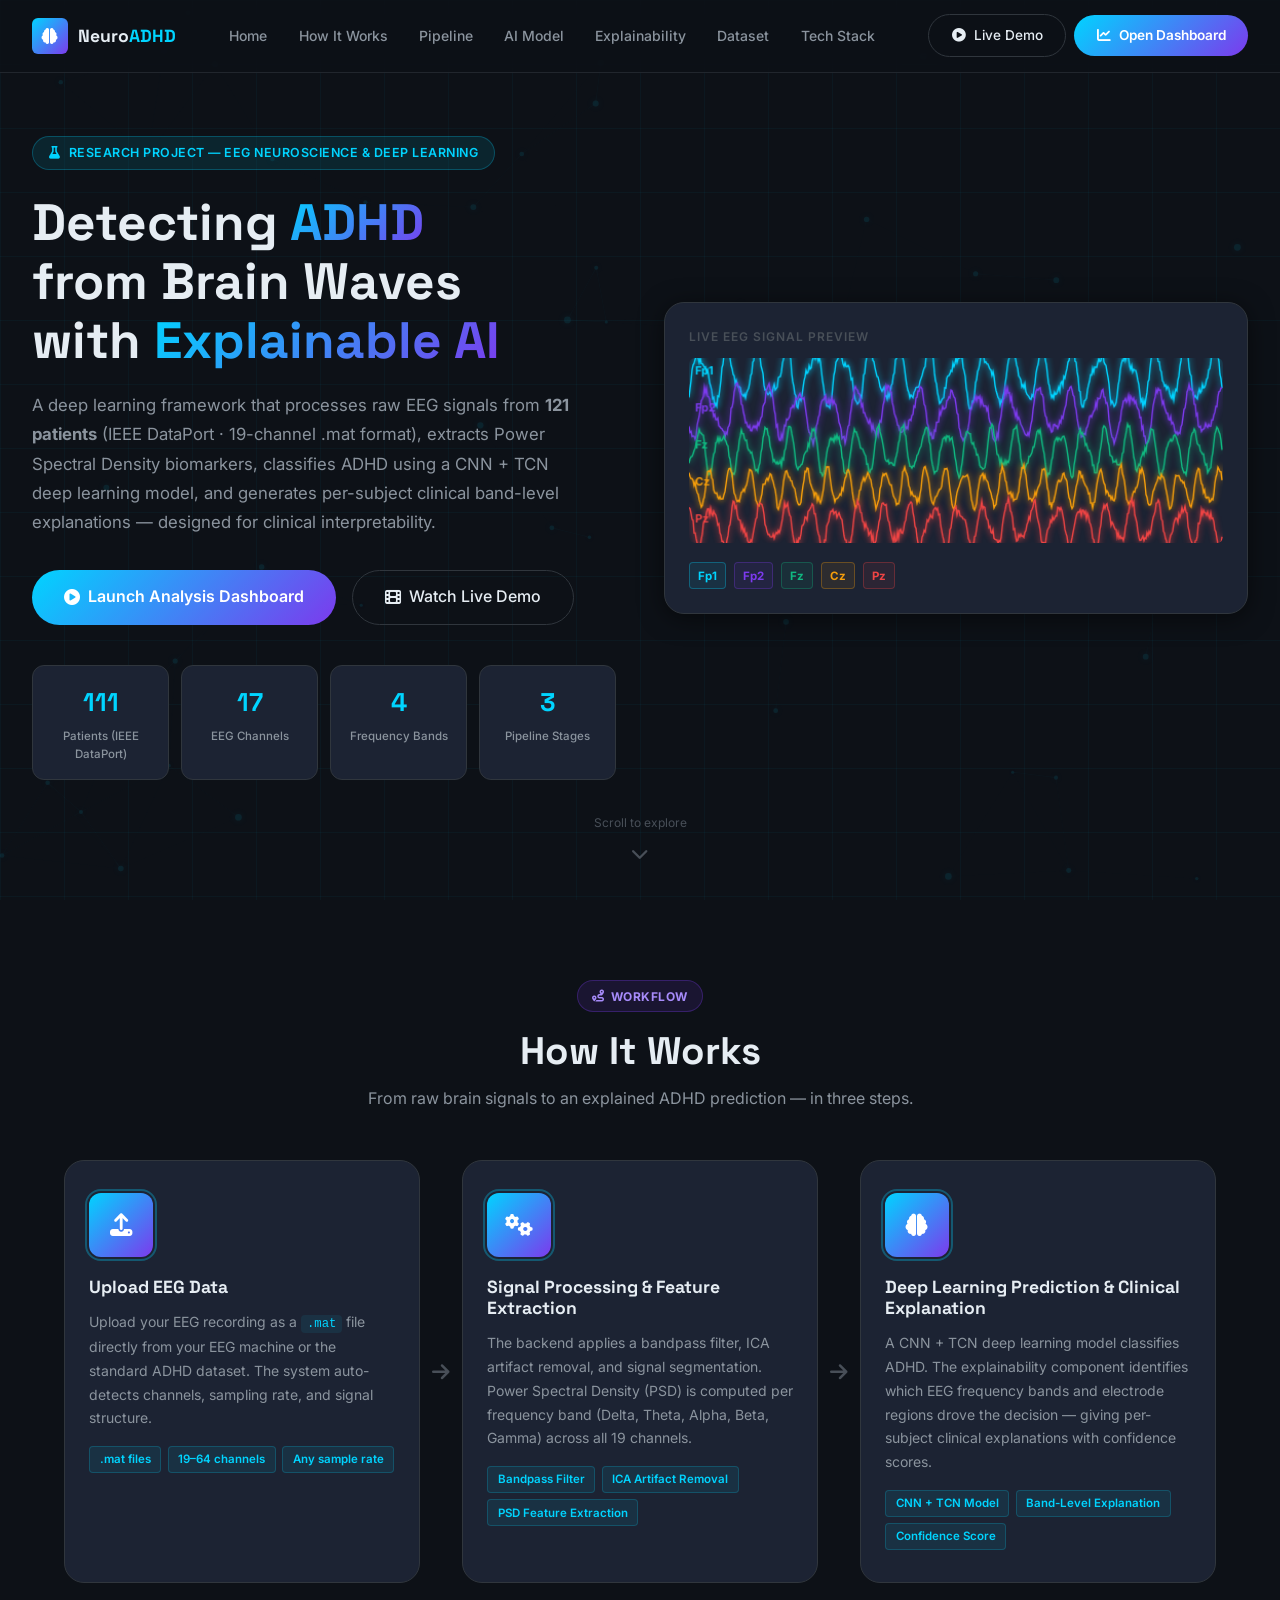
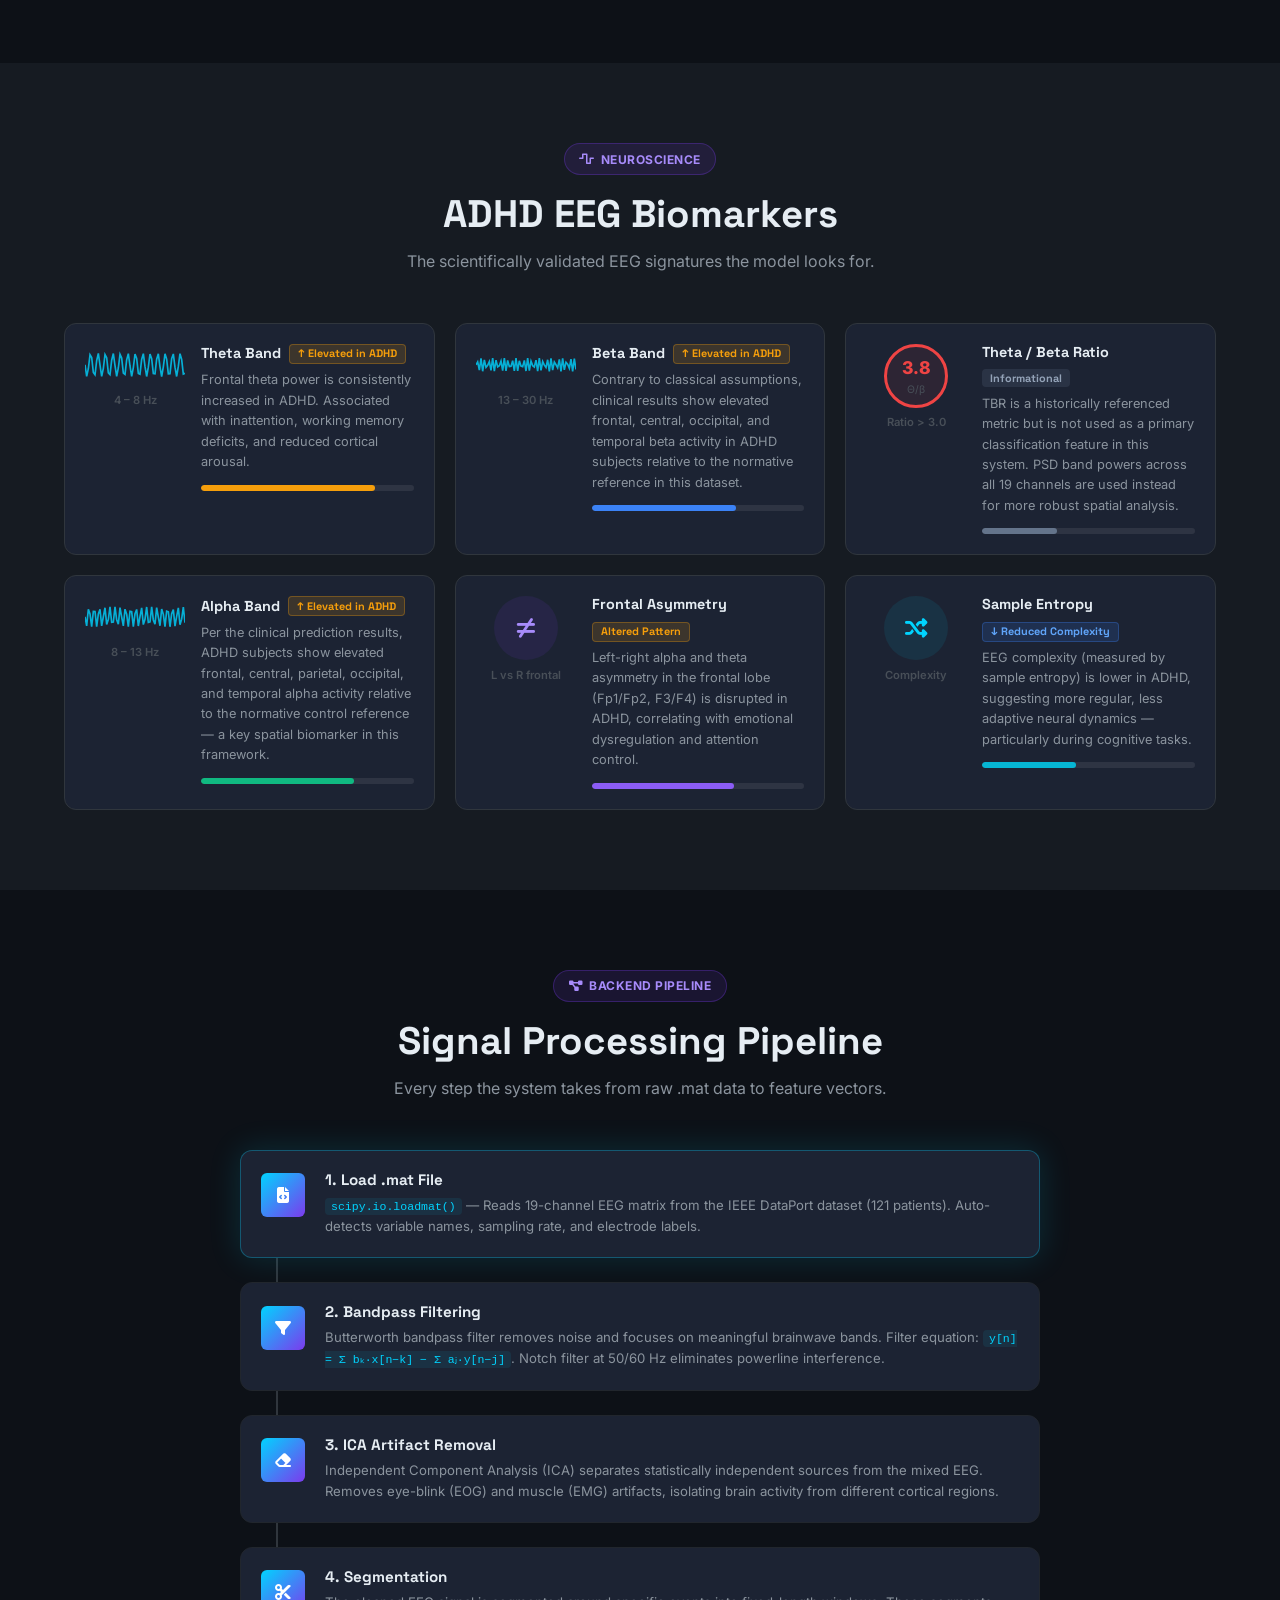
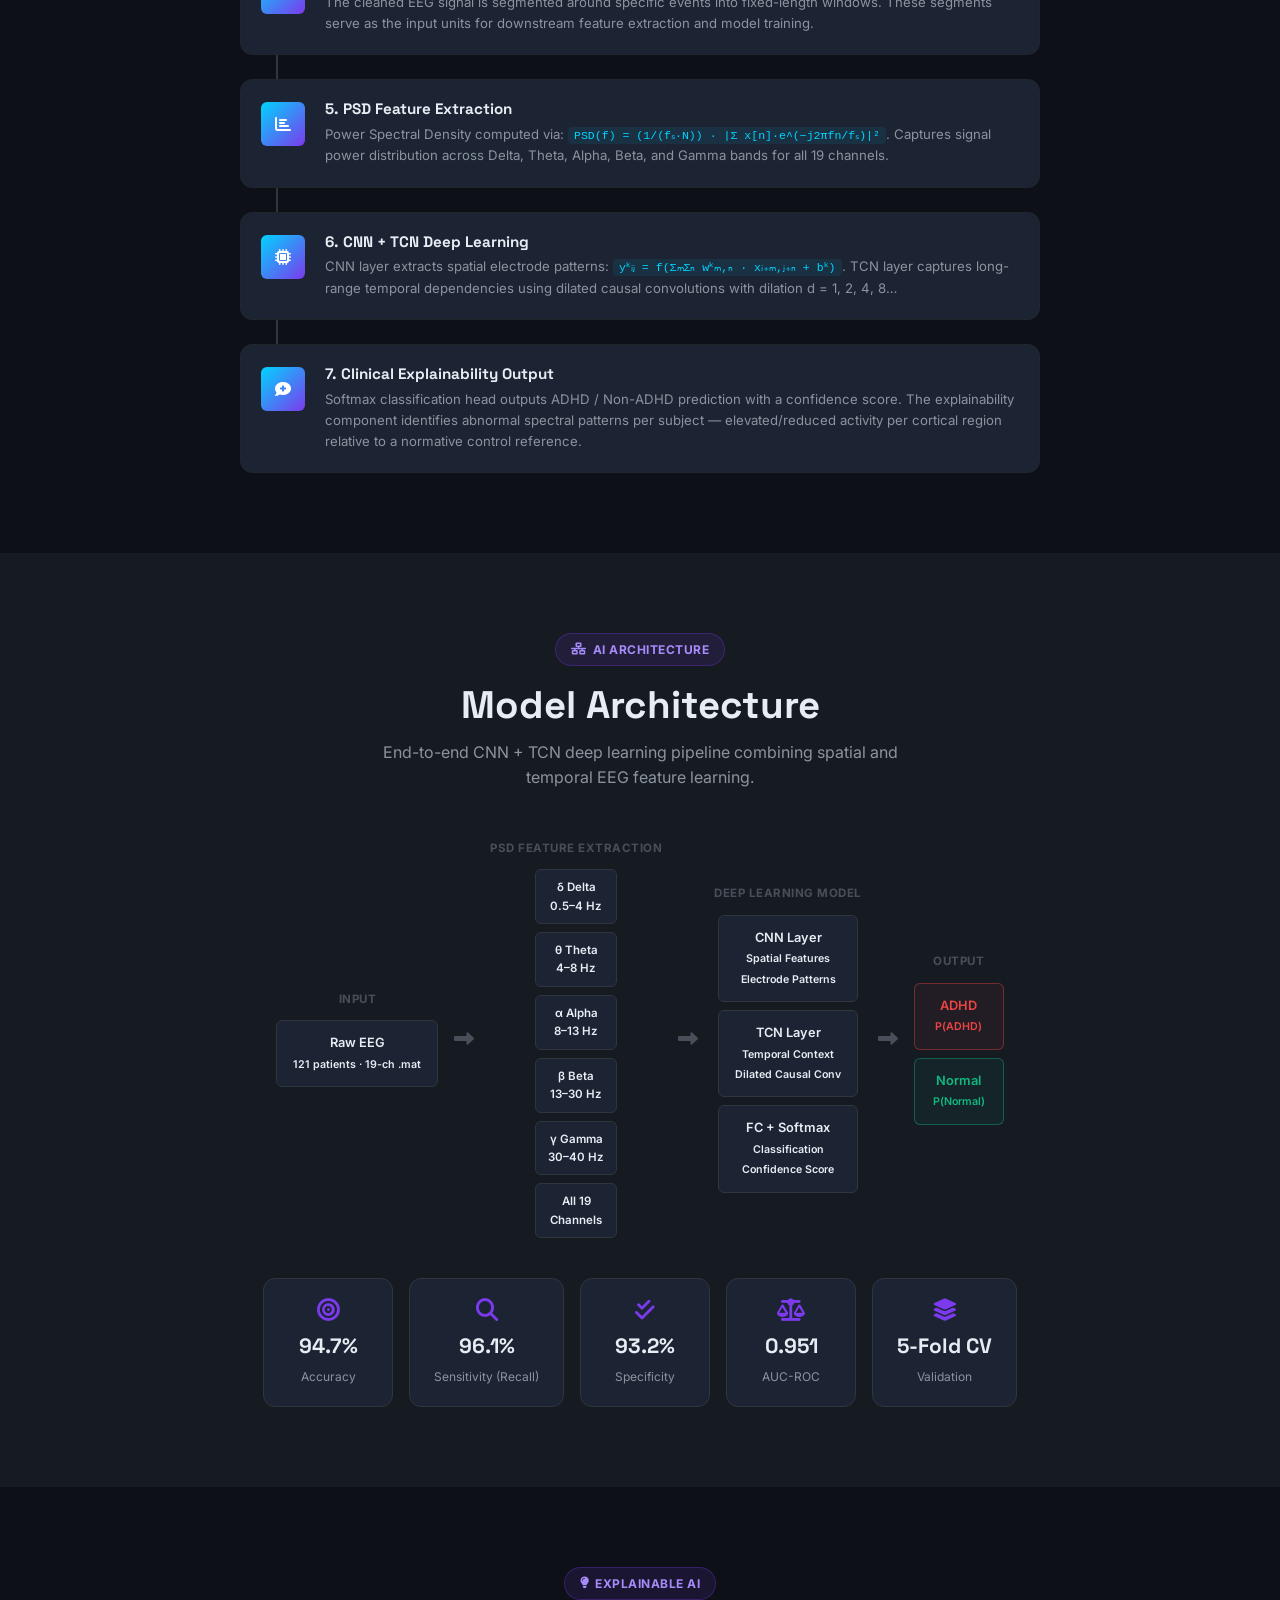
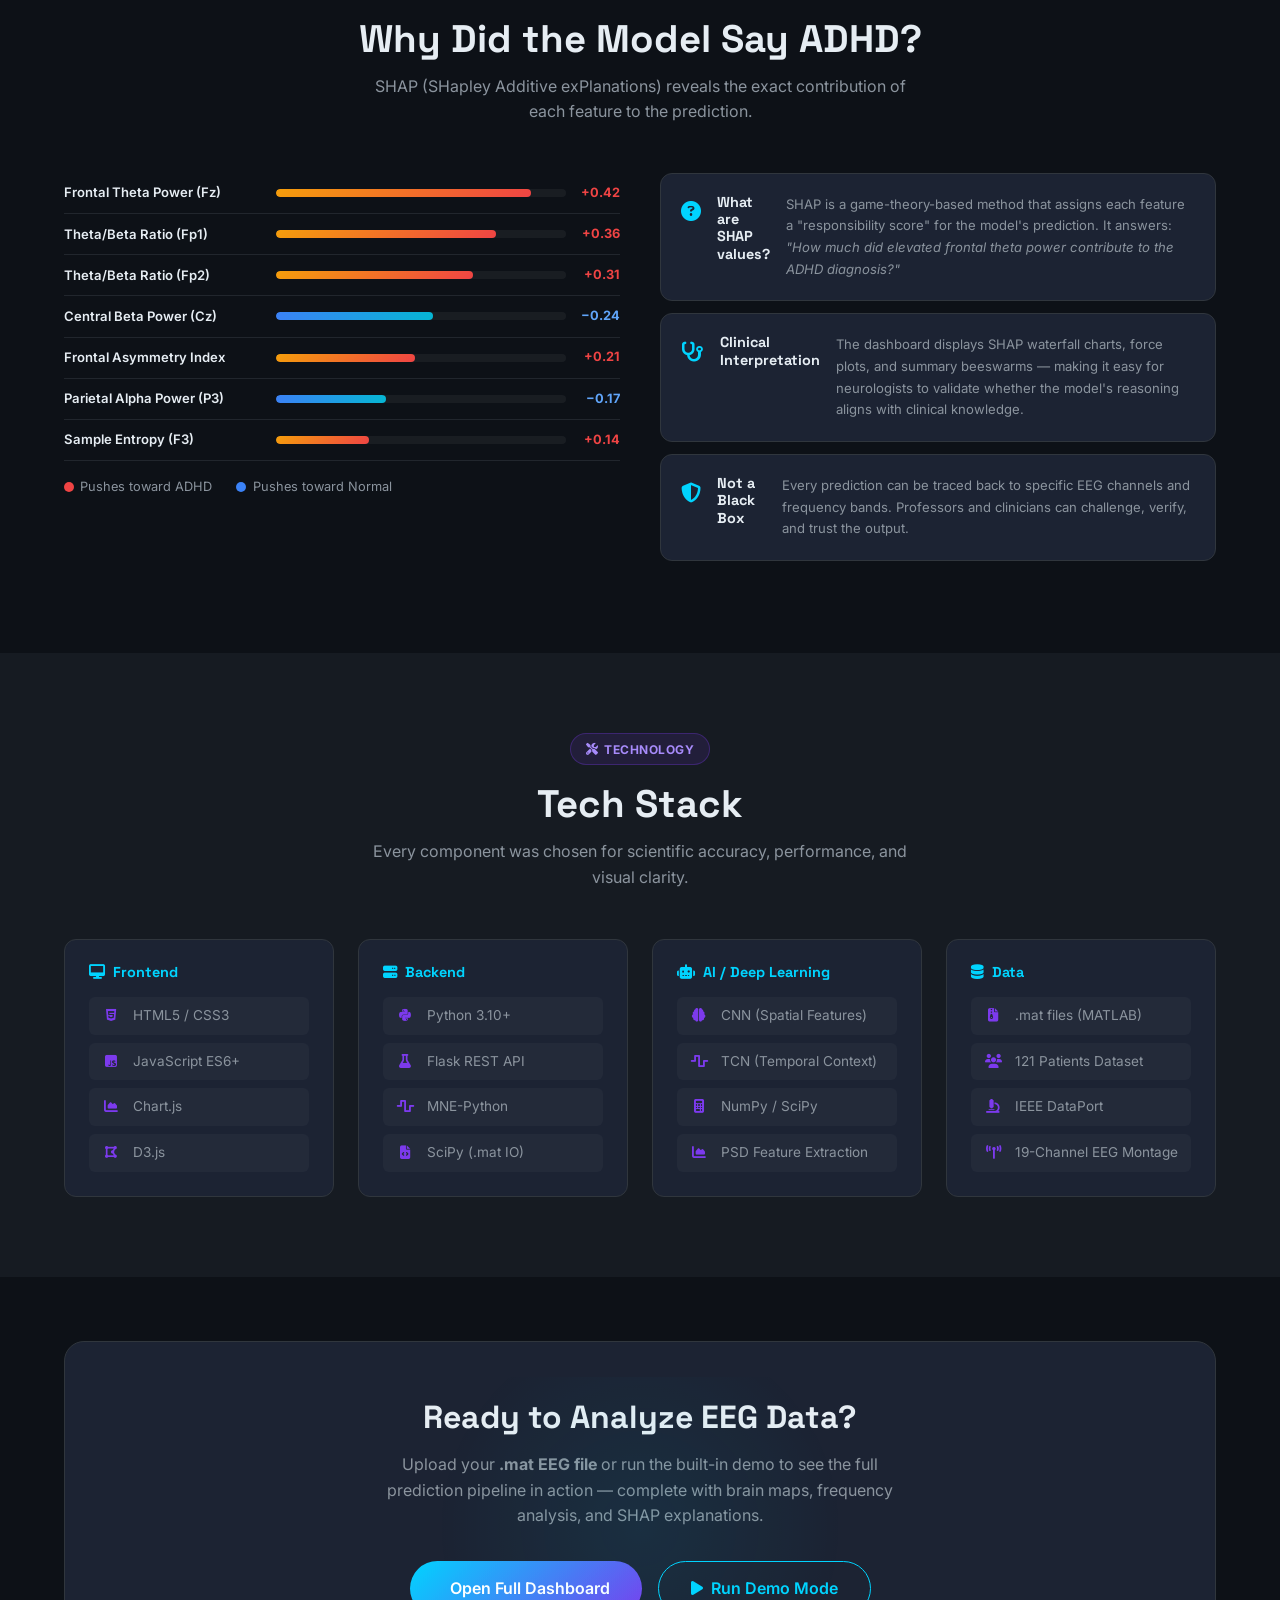
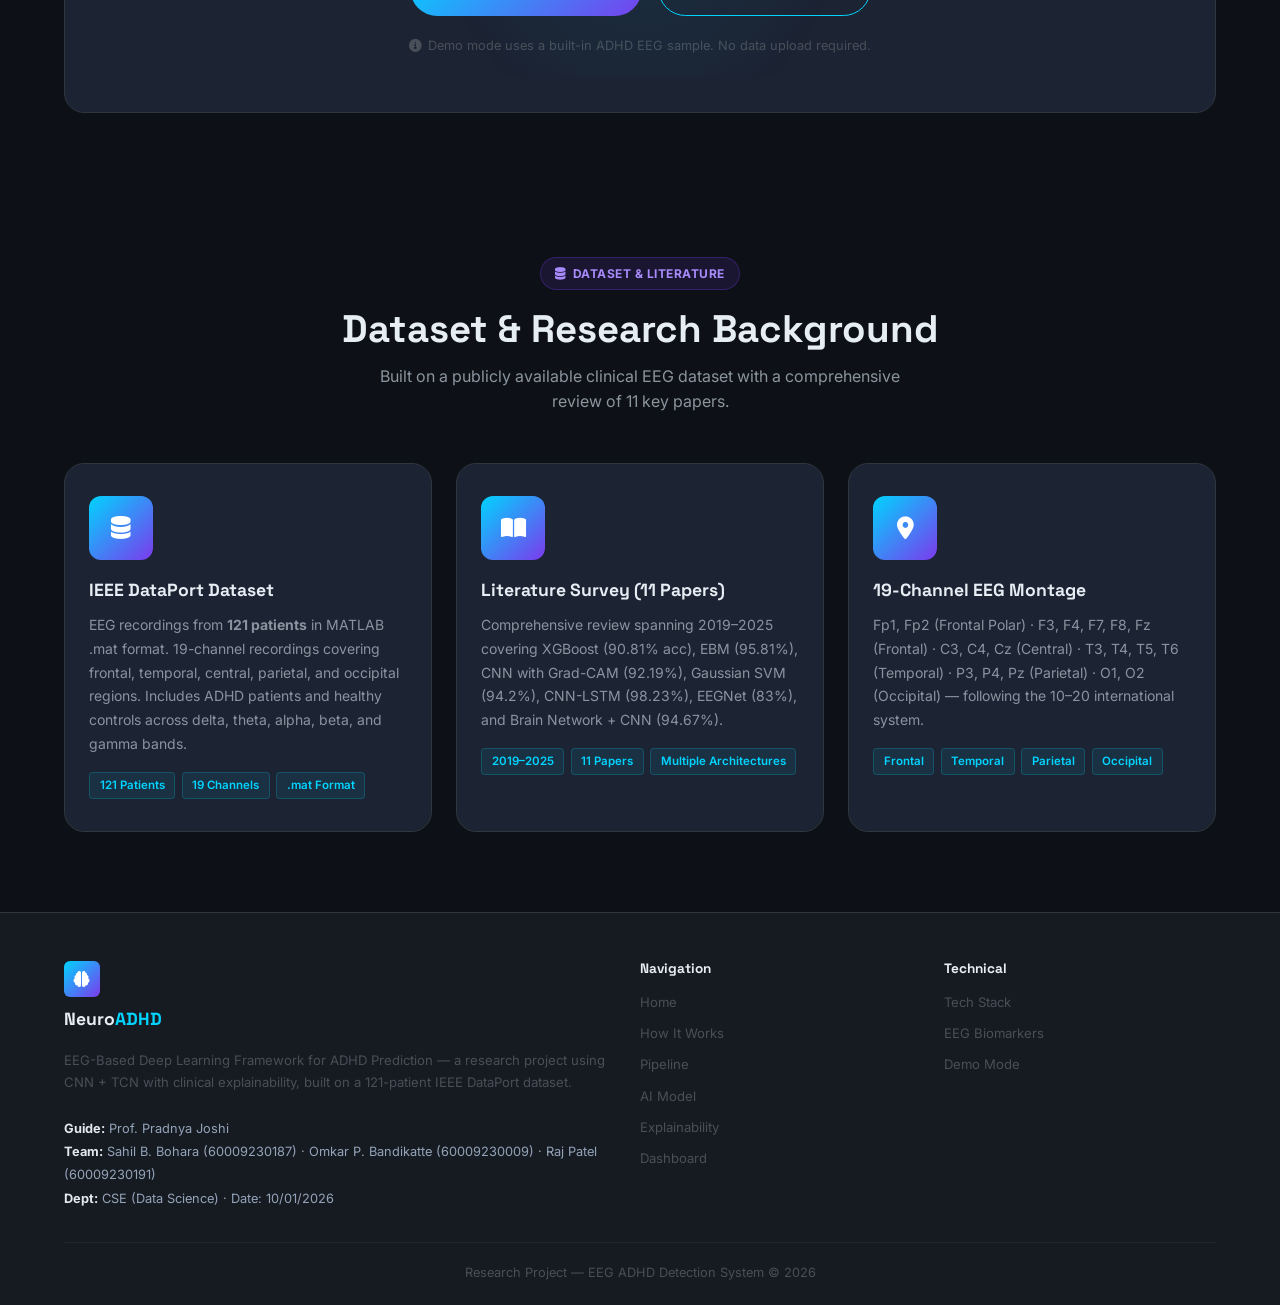
==== commit 53c5c042: "Added PPT Content" ====
--- a/index.html
+++ b/index.html
@@ -24,6 +24,7 @@
     <li><a href="#pipeline">Pipeline</a></li>
     <li><a href="#model">AI Model</a></li>
     <li><a href="#xai">Explainability</a></li>
+    <li><a href="#dataset">Dataset</a></li>
     <li><a href="#tech">Tech Stack</a></li>
   </ul>
   <a href="demo.html" class="nav-cta btn-ghost" style="margin-right:.5rem">
@@ -53,9 +54,9 @@
       with <span class="gradient-text">Explainable AI</span>
     </h1>
     <p class="hero-subtitle">
-      A full-stack system that processes raw EEG signals from <strong>.mat files</strong>,
-      extracts neuroscientific biomarkers, classifies ADHD with a trained ML model,
-      and visually explains every prediction — designed for clinical understanding.
+      A deep learning framework that processes raw EEG signals from <strong>121 patients</strong> (IEEE DataPort · 19-channel .mat format),
+      extracts Power Spectral Density biomarkers, classifies ADHD using a CNN + TCN deep learning model,
+      and generates per-subject clinical band-level explanations — designed for clinical interpretability.
     </p>
     <div class="hero-actions">
       <a href="dashboard.html" class="btn-primary btn-lg">
@@ -67,11 +68,11 @@
     </div>
     <div class="hero-stats">
       <div class="stat-card">
-        <span class="stat-number" data-target="94.7">0</span><span class="stat-unit">%</span>
-        <span class="stat-label">Classification Accuracy</span>
+        <span class="stat-number" data-target="121">0</span><span class="stat-unit"></span>
+        <span class="stat-label">Patients (IEEE DataPort)</span>
       </div>
       <div class="stat-card">
-        <span class="stat-number" data-target="19">0</span><span class="stat-unit">+</span>
+        <span class="stat-number" data-target="19">0</span><span class="stat-unit"></span>
         <span class="stat-label">EEG Channels</span>
       </div>
       <div class="stat-card">
@@ -79,8 +80,8 @@
         <span class="stat-label">Frequency Bands</span>
       </div>
       <div class="stat-card">
-        <span class="stat-number" data-target="42">0</span><span class="stat-unit">+</span>
-        <span class="stat-label">Features Extracted</span>
+        <span class="stat-number" data-target="4">0</span><span class="stat-unit"></span>
+        <span class="stat-label">Pipeline Stages</span>
       </div>
     </div>
   </div>
@@ -130,11 +131,11 @@
           <div class="step-ring"></div>
         </div>
         <h3>Signal Processing &amp; Feature Extraction</h3>
-        <p>The backend filters, cleans, and epochs the EEG signal. It computes power in each frequency band (Delta, Theta, Alpha, Beta, Gamma), asymmetry indices, connectivity, and entropy.</p>
+        <p>The backend applies a bandpass filter, ICA artifact removal, and signal segmentation. Power Spectral Density (PSD) is computed per frequency band (Delta, Theta, Alpha, Beta, Gamma) across all 19 channels.</p>
         <div class="step-tags">
           <span>Bandpass Filter</span>
           <span>ICA Artifact Removal</span>
-          <span>PSD Analysis</span>
+          <span>PSD Feature Extraction</span>
         </div>
       </div>
       <div class="step-arrow"><i class="fas fa-arrow-right"></i></div>
@@ -143,11 +144,11 @@
           <div class="step-icon"><i class="fas fa-brain"></i></div>
           <div class="step-ring"></div>
         </div>
-        <h3>AI Prediction &amp; Explanation</h3>
-        <p>A trained ML classifier predicts ADHD probability. SHAP values expose exactly which biomarkers drove the prediction — giving clinically interpretable results, not just a score.</p>
+        <h3>Deep Learning Prediction &amp; Clinical Explanation</h3>
+        <p>A CNN + TCN deep learning model classifies ADHD. The explainability component identifies which EEG frequency bands and electrode regions drove the decision — giving per-subject clinical explanations with confidence scores.</p>
         <div class="step-tags">
-          <span>Random Forest / SVM</span>
-          <span>SHAP Explainability</span>
+          <span>CNN + TCN Model</span>
+          <span>Band-Level Explanation</span>
           <span>Confidence Score</span>
         </div>
       </div>
@@ -185,9 +186,9 @@
           <span class="band-range">13 – 30 Hz</span>
         </div>
         <div class="band-info">
-          <h4>Beta Band <span class="badge badge-down">↓ Reduced in ADHD</span></h4>
-          <p>Beta power is reduced, especially in frontal regions. Beta is linked to active concentration, alertness, and cognitive control — areas ADHD affects most.</p>
-          <div class="band-bar"><div class="band-fill" style="width:38%;background:#3b82f6"></div></div>
+          <h4>Beta Band <span class="badge badge-up">↑ Elevated in ADHD</span></h4>
+          <p>Contrary to classical assumptions, clinical results show elevated frontal, central, occipital, and temporal beta activity in ADHD subjects relative to the normative reference in this dataset.</p>
+          <div class="band-bar"><div class="band-fill" style="width:68%;background:#3b82f6"></div></div>
         </div>
       </div>
       <div class="biomarker-card">
@@ -199,9 +200,9 @@
           <span class="band-range">Ratio &gt; 3.0</span>
         </div>
         <div class="band-info">
-          <h4>Theta / Beta Ratio <span class="badge badge-key">Key Biomarker</span></h4>
-          <p>The TBR is the most clinically established ADHD biomarker. Values above 3.0 strongly suggest ADHD. The model treats this as a primary feature.</p>
-          <div class="band-bar"><div class="band-fill" style="width:90%;background:#ef4444"></div></div>
+          <h4>Theta / Beta Ratio <span class="badge" style="background:rgba(100,116,139,0.2);color:#94a3b8">Informational</span></h4>
+          <p>TBR is a historically referenced metric but is not used as a primary classification feature in this system. PSD band powers across all 19 channels are used instead for more robust spatial analysis.</p>
+          <div class="band-bar"><div class="band-fill" style="width:35%;background:#64748b"></div></div>
         </div>
       </div>
       <div class="biomarker-card">
@@ -212,9 +213,9 @@
           <span class="band-range">8 – 13 Hz</span>
         </div>
         <div class="band-info">
-          <h4>Alpha Band <span class="badge badge-down">↓ Lower Amplitude</span></h4>
-          <p>Alpha suppression during tasks is reduced in ADHD. Normal brains show strong alpha suppression when focusing — ADHD brains show weaker modulation.</p>
-          <div class="band-bar"><div class="band-fill" style="width:52%;background:#10b981"></div></div>
+          <h4>Alpha Band <span class="badge badge-up">↑ Elevated in ADHD</span></h4>
+          <p>Per the clinical prediction results, ADHD subjects show elevated frontal, central, parietal, occipital, and temporal alpha activity relative to the normative control reference — a key spatial biomarker in this framework.</p>
+          <div class="band-bar"><div class="band-fill" style="width:72%;background:#10b981"></div></div>
         </div>
       </div>
       <div class="biomarker-card">
@@ -256,55 +257,55 @@
         <div class="ps-icon"><i class="fas fa-file-code"></i></div>
         <div class="ps-body">
           <h4>1. Load .mat File</h4>
-          <p><code>scipy.io.loadmat()</code> — Reads EEG matrix, sampling rate, and channel labels. Auto-detects variable names (EEG, data, signal).</p>
+          <p><code>scipy.io.loadmat()</code> — Reads 19-channel EEG matrix from the IEEE DataPort dataset (121 patients). Auto-detects variable names, sampling rate, and electrode labels.</p>
         </div>
       </div>
       <div class="pipeline-connector"></div>
       <div class="pipeline-step" data-delay="200">
         <div class="ps-icon"><i class="fas fa-filter"></i></div>
         <div class="ps-body">
-          <h4>2. Bandpass Filter</h4>
-          <p>0.5 – 40 Hz Butterworth filter removes DC drift and high-frequency noise. Notch filter at 50/60 Hz eliminates power-line interference.</p>
+          <h4>2. Bandpass Filtering</h4>
+          <p>Butterworth bandpass filter removes noise and focuses on meaningful brainwave bands. Filter equation: <code>y[n] = Σ bₖ·x[n−k] − Σ aⱼ·y[n−j]</code>. Notch filter at 50/60 Hz eliminates powerline interference.</p>
         </div>
       </div>
       <div class="pipeline-connector"></div>
       <div class="pipeline-step" data-delay="400">
         <div class="ps-icon"><i class="fas fa-eraser"></i></div>
         <div class="ps-body">
-          <h4>3. Artifact Removal</h4>
-          <p>Threshold-based rejection removes eye-blink (EOG) and muscle (EMG) artifacts. Amplitude threshold: ±100 µV. Optional ICA decomposition.</p>
+          <h4>3. ICA Artifact Removal</h4>
+          <p>Independent Component Analysis (ICA) separates statistically independent sources from the mixed EEG. Removes eye-blink (EOG) and muscle (EMG) artifacts, isolating brain activity from different cortical regions.</p>
         </div>
       </div>
       <div class="pipeline-connector"></div>
       <div class="pipeline-step" data-delay="600">
         <div class="ps-icon"><i class="fas fa-cut"></i></div>
         <div class="ps-body">
-          <h4>4. Epoching</h4>
-          <p>Signal is segmented into 2-second, 50%-overlapping epochs. Each epoch becomes an independent sample for feature extraction.</p>
+          <h4>4. Segmentation</h4>
+          <p>The cleaned EEG signal is segmented around specific events into fixed-length windows. These segments serve as the input units for downstream feature extraction and model training.</p>
         </div>
       </div>
       <div class="pipeline-connector"></div>
       <div class="pipeline-step" data-delay="800">
         <div class="ps-icon"><i class="fas fa-chart-bar"></i></div>
         <div class="ps-body">
-          <h4>5. Feature Extraction</h4>
-          <p>Welch's PSD computes band powers. Coherence matrices capture inter-channel synchrony. Hjorth parameters, entropy, and asymmetry indices are computed per epoch.</p>
+          <h4>5. PSD Feature Extraction</h4>
+          <p>Power Spectral Density computed via: <code>PSD(f) = (1/(fₛ·N)) · |Σ x[n]·e^(−j2πfn/fₛ)|&sup2;</code>. Captures signal power distribution across Delta, Theta, Alpha, Beta, and Gamma bands for all 19 channels.</p>
         </div>
       </div>
       <div class="pipeline-connector"></div>
       <div class="pipeline-step" data-delay="1000">
-        <div class="ps-icon"><i class="fas fa-layer-group"></i></div>
+        <div class="ps-icon"><i class="fas fa-microchip"></i></div>
         <div class="ps-body">
-          <h4>6. Feature Aggregation</h4>
-          <p>Epoch-level features are aggregated (mean ± std) into a single 42-dimensional feature vector representing the entire recording session.</p>
+          <h4>6. CNN + TCN Deep Learning</h4>
+          <p>CNN layer extracts spatial electrode patterns: <code>yᵏᵢⱼ = f(ΣₘΣₙ wᵏₘ,ₙ · xᵢ₊ₘ,ⱼ₊ₙ + bᵏ)</code>. TCN layer captures long-range temporal dependencies using dilated causal convolutions with dilation d = 1, 2, 4, 8…</p>
         </div>
       </div>
       <div class="pipeline-connector"></div>
       <div class="pipeline-step" data-delay="1200">
-        <div class="ps-icon"><i class="fas fa-robot"></i></div>
+        <div class="ps-icon"><i class="fas fa-comment-medical"></i></div>
         <div class="ps-body">
-          <h4>7. ML Classification</h4>
-          <p>The feature vector is passed to the trained Random Forest or SVM classifier. Output: ADHD probability [0–1] + feature importance via SHAP.</p>
+          <h4>7. Clinical Explainability Output</h4>
+          <p>Softmax classification head outputs ADHD / Non-ADHD prediction with a confidence score. The explainability component identifies abnormal spectral patterns per subject — elevated/reduced activity per cortical region relative to a normative control reference.</p>
         </div>
       </div>
     </div>
@@ -317,35 +318,34 @@
     <div class="section-header">
       <div class="section-tag"><i class="fas fa-network-wired"></i> AI Architecture</div>
       <h2>Model Architecture</h2>
-      <p>Two-stage classification: handcrafted neuroscientific features + ensemble learning.</p>
+      <p>End-to-end CNN + TCN deep learning pipeline combining spatial and temporal EEG feature learning.</p>
     </div>
     <div class="model-arch">
       <div class="arch-layer layer-input">
         <div class="layer-label">Input</div>
         <div class="layer-nodes">
-          <div class="arch-node">Raw EEG<br/><small>N×T matrix</small></div>
+          <div class="arch-node">Raw EEG<br/><small>121 patients · 19-ch .mat</small></div>
         </div>
       </div>
       <div class="arch-arrow"><i class="fas fa-long-arrow-alt-right"></i></div>
       <div class="arch-layer layer-features">
-        <div class="layer-label">Feature Engineering</div>
+        <div class="layer-label">PSD Feature Extraction</div>
         <div class="layer-nodes">
-          <div class="arch-node small">Δ Delta<br/>0.5–4 Hz</div>
+          <div class="arch-node small">δ Delta<br/>0.5–4 Hz</div>
           <div class="arch-node small">θ Theta<br/>4–8 Hz</div>
           <div class="arch-node small">α Alpha<br/>8–13 Hz</div>
           <div class="arch-node small">β Beta<br/>13–30 Hz</div>
           <div class="arch-node small">γ Gamma<br/>30–40 Hz</div>
-          <div class="arch-node small">Coherence<br/>Matrix</div>
-          <div class="arch-node small">Entropy<br/>Hjorth</div>
+          <div class="arch-node small">All 19<br/>Channels</div>
         </div>
       </div>
       <div class="arch-arrow"><i class="fas fa-long-arrow-alt-right"></i></div>
       <div class="arch-layer layer-ml">
-        <div class="layer-label">Ensemble Classifier</div>
+        <div class="layer-label">Deep Learning Model</div>
         <div class="layer-nodes">
-          <div class="arch-node medium">Random<br/>Forest<br/><small>n=200 trees</small></div>
-          <div class="arch-node medium">SVM<br/>RBF Kernel<br/><small>Calibrated</small></div>
-          <div class="arch-node medium">Gradient<br/>Boosting<br/><small>XGBoost</small></div>
+          <div class="arch-node medium">CNN Layer<br/><small>Spatial Features<br/>Electrode Patterns</small></div>
+          <div class="arch-node medium">TCN Layer<br/><small>Temporal Context<br/>Dilated Causal Conv</small></div>
+          <div class="arch-node medium">FC + Softmax<br/><small>Classification<br/>Confidence Score</small></div>
         </div>
       </div>
       <div class="arch-arrow"><i class="fas fa-long-arrow-alt-right"></i></div>
@@ -488,21 +488,21 @@
         </div>
       </div>
       <div class="tech-category">
-        <h4><i class="fas fa-robot"></i> AI / ML</h4>
+        <h4><i class="fas fa-robot"></i> AI / Deep Learning</h4>
         <div class="tech-items">
-          <div class="tech-item"><i class="fas fa-brain"></i><span>scikit-learn</span></div>
-          <div class="tech-item"><i class="fas fa-bolt"></i><span>XGBoost</span></div>
-          <div class="tech-item"><i class="fas fa-lightbulb"></i><span>SHAP</span></div>
+          <div class="tech-item"><i class="fas fa-brain"></i><span>CNN (Spatial Features)</span></div>
+          <div class="tech-item"><i class="fas fa-wave-square"></i><span>TCN (Temporal Context)</span></div>
           <div class="tech-item"><i class="fas fa-calculator"></i><span>NumPy / SciPy</span></div>
+          <div class="tech-item"><i class="fas fa-chart-area"></i><span>PSD Feature Extraction</span></div>
         </div>
       </div>
       <div class="tech-category">
         <h4><i class="fas fa-database"></i> Data</h4>
         <div class="tech-items">
           <div class="tech-item"><i class="fas fa-file-archive"></i><span>.mat files (MATLAB)</span></div>
-          <div class="tech-item"><i class="fas fa-sitemap"></i><span>EDF / CSV support</span></div>
-          <div class="tech-item"><i class="fas fa-microscope"></i><span>IEEE ADHD Dataset</span></div>
-          <div class="tech-item"><i class="fas fa-stethoscope"></i><span>Custom EEG recordings</span></div>
+          <div class="tech-item"><i class="fas fa-users"></i><span>121 Patients Dataset</span></div>
+          <div class="tech-item"><i class="fas fa-microscope"></i><span>IEEE DataPort</span></div>
+          <div class="tech-item"><i class="fas fa-broadcast-tower"></i><span>19-Channel EEG Montage</span></div>
         </div>
       </div>
     </div>
@@ -534,6 +534,37 @@
   </div>
 </section>
 
+<!-- ═══════════════════════════════════════════════════════════ DATASET + LITERATURE -->
+<section class="section" id="dataset">
+  <div class="container">
+    <div class="section-header">
+      <div class="section-tag"><i class="fas fa-database"></i> Dataset &amp; Literature</div>
+      <h2>Dataset &amp; Research Background</h2>
+      <p>Built on a publicly available clinical EEG dataset with a comprehensive review of 11 key papers.</p>
+    </div>
+    <div class="steps-grid" style="grid-template-columns:repeat(auto-fit,minmax(280px,1fr));gap:1.5rem">
+      <div class="step-card">
+        <div class="step-icon-wrap"><div class="step-icon"><i class="fas fa-database"></i></div></div>
+        <h3>IEEE DataPort Dataset</h3>
+        <p>EEG recordings from <strong>121 patients</strong> in MATLAB .mat format. 19-channel recordings covering frontal, temporal, central, parietal, and occipital regions. Includes ADHD patients and healthy controls across delta, theta, alpha, beta, and gamma bands.</p>
+        <div class="step-tags"><span>121 Patients</span><span>19 Channels</span><span>.mat Format</span></div>
+      </div>
+      <div class="step-card">
+        <div class="step-icon-wrap"><div class="step-icon"><i class="fas fa-book-open"></i></div></div>
+        <h3>Literature Survey (11 Papers)</h3>
+        <p>Comprehensive review spanning 2019–2025 covering XGBoost (90.81% acc), EBM (95.81%), CNN with Grad-CAM (92.19%), Gaussian SVM (94.2%), CNN-LSTM (98.23%), EEGNet (83%), and Brain Network + CNN (94.67%).</p>
+        <div class="step-tags"><span>2019–2025</span><span>11 Papers</span><span>Multiple Architectures</span></div>
+      </div>
+      <div class="step-card">
+        <div class="step-icon-wrap"><div class="step-icon"><i class="fas fa-map-marker-alt"></i></div></div>
+        <h3>19-Channel EEG Montage</h3>
+        <p>Fp1, Fp2 (Frontal Polar) · F3, F4, F7, F8, Fz (Frontal) · C3, C4, Cz (Central) · T3, T4, T5, T6 (Temporal) · P3, P4, Pz (Parietal) · O1, O2 (Occipital) — following the 10–20 international system.</p>
+        <div class="step-tags"><span>Frontal</span><span>Temporal</span><span>Parietal</span><span>Occipital</span></div>
+      </div>
+    </div>
+  </div>
+</section>
+
 <!-- ═══════════════════════════════════════════════════════════ FOOTER -->
 <footer class="footer">
   <div class="container">
@@ -541,7 +572,12 @@
       <div class="footer-brand">
         <div class="nav-logo"><i class="fas fa-brain"></i></div>
         <span class="nav-title">Neuro<span class="accent">ADHD</span></span>
-        <p>EEG-based ADHD detection using Explainable AI — a research system designed for clinical understanding and academic demonstration.</p>
+        <p>EEG-Based Deep Learning Framework for ADHD Prediction — a research project using CNN + TCN with clinical explainability, built on a 121-patient IEEE DataPort dataset.</p>
+        <div style="margin-top:1rem;font-size:0.8rem;color:#94a3b8;line-height:1.8">
+          <strong style="color:#e2e8f0">Guide:</strong> Prof. Pradnya Joshi<br/>
+          <strong style="color:#e2e8f0">Team:</strong> Sahil B. Bohara (60009230187) &middot; Omkar P. Bandikatte (60009230009) &middot; Raj Patel (60009230191)<br/>
+          <strong style="color:#e2e8f0">Dept:</strong> CSE (Data Science) &middot; Date: 10/01/2026
+        </div>
       </div>
       <div class="footer-links">
         <h5>Navigation</h5>
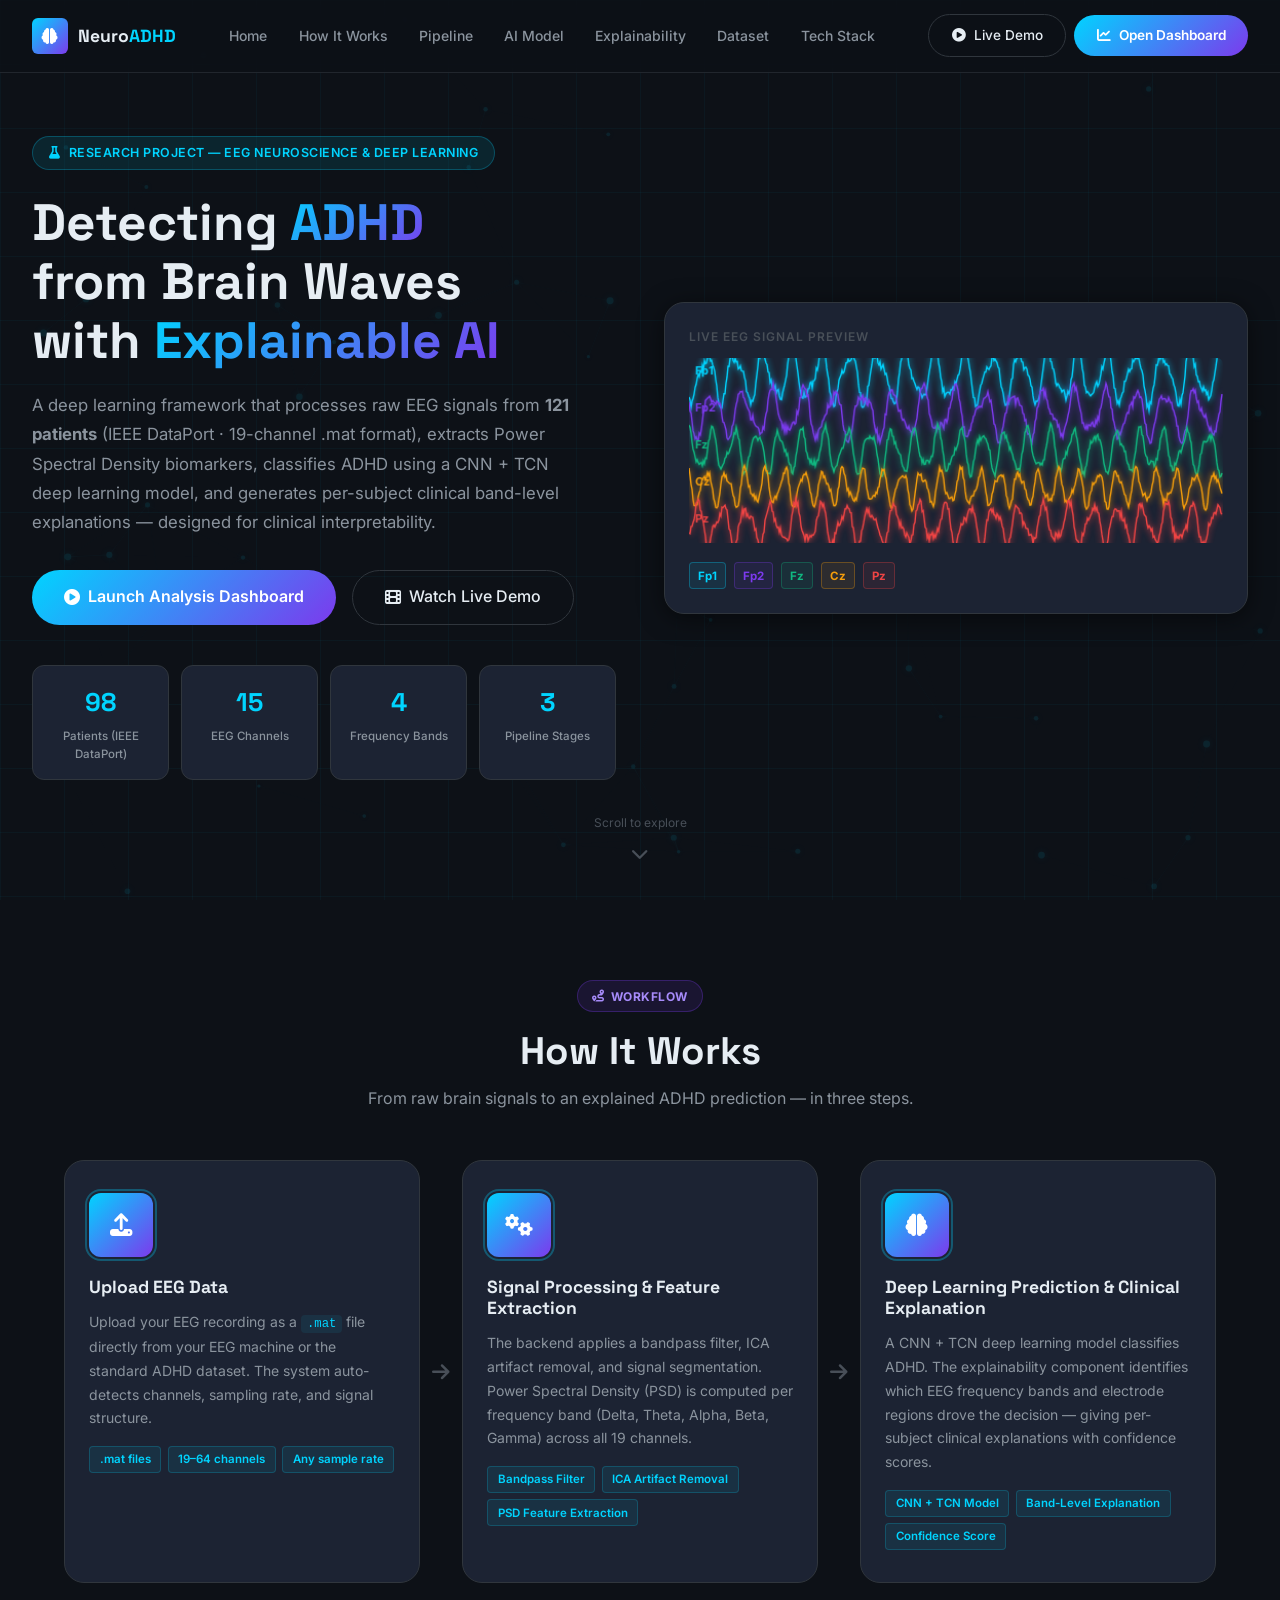
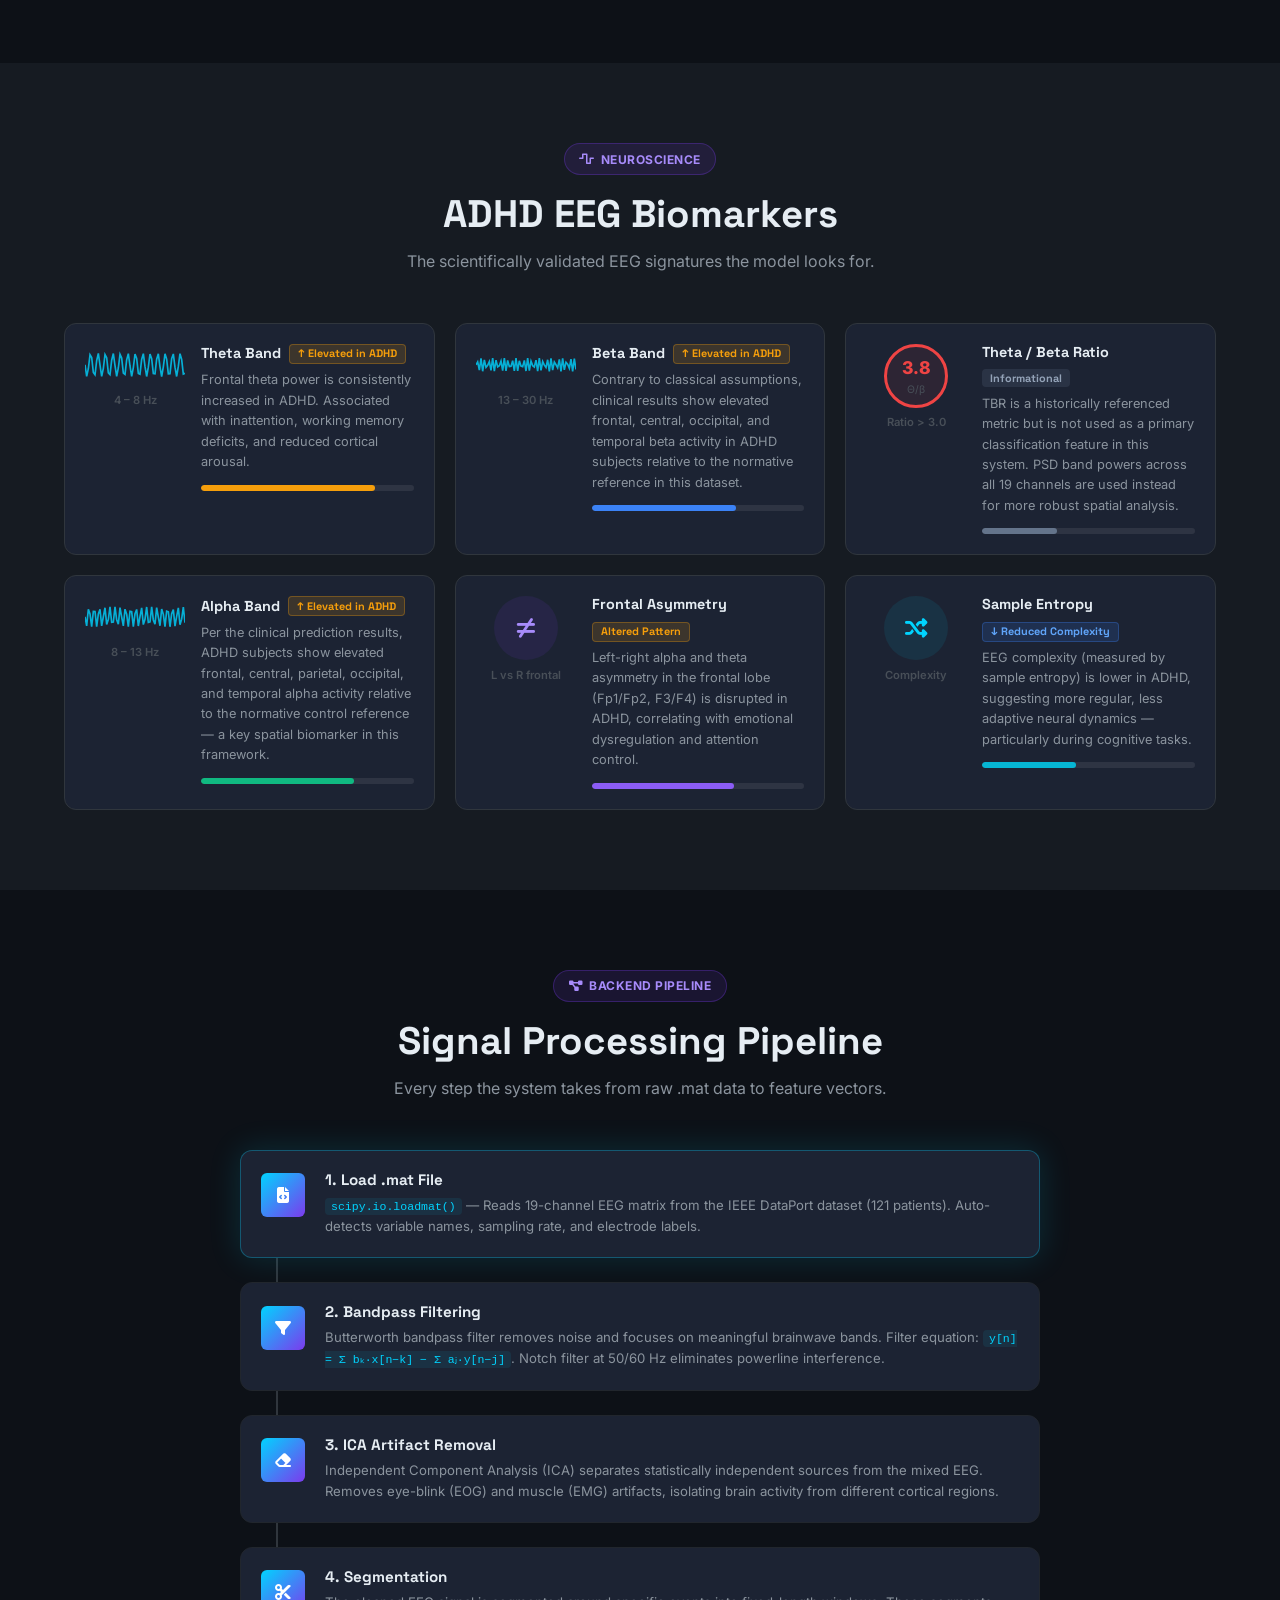
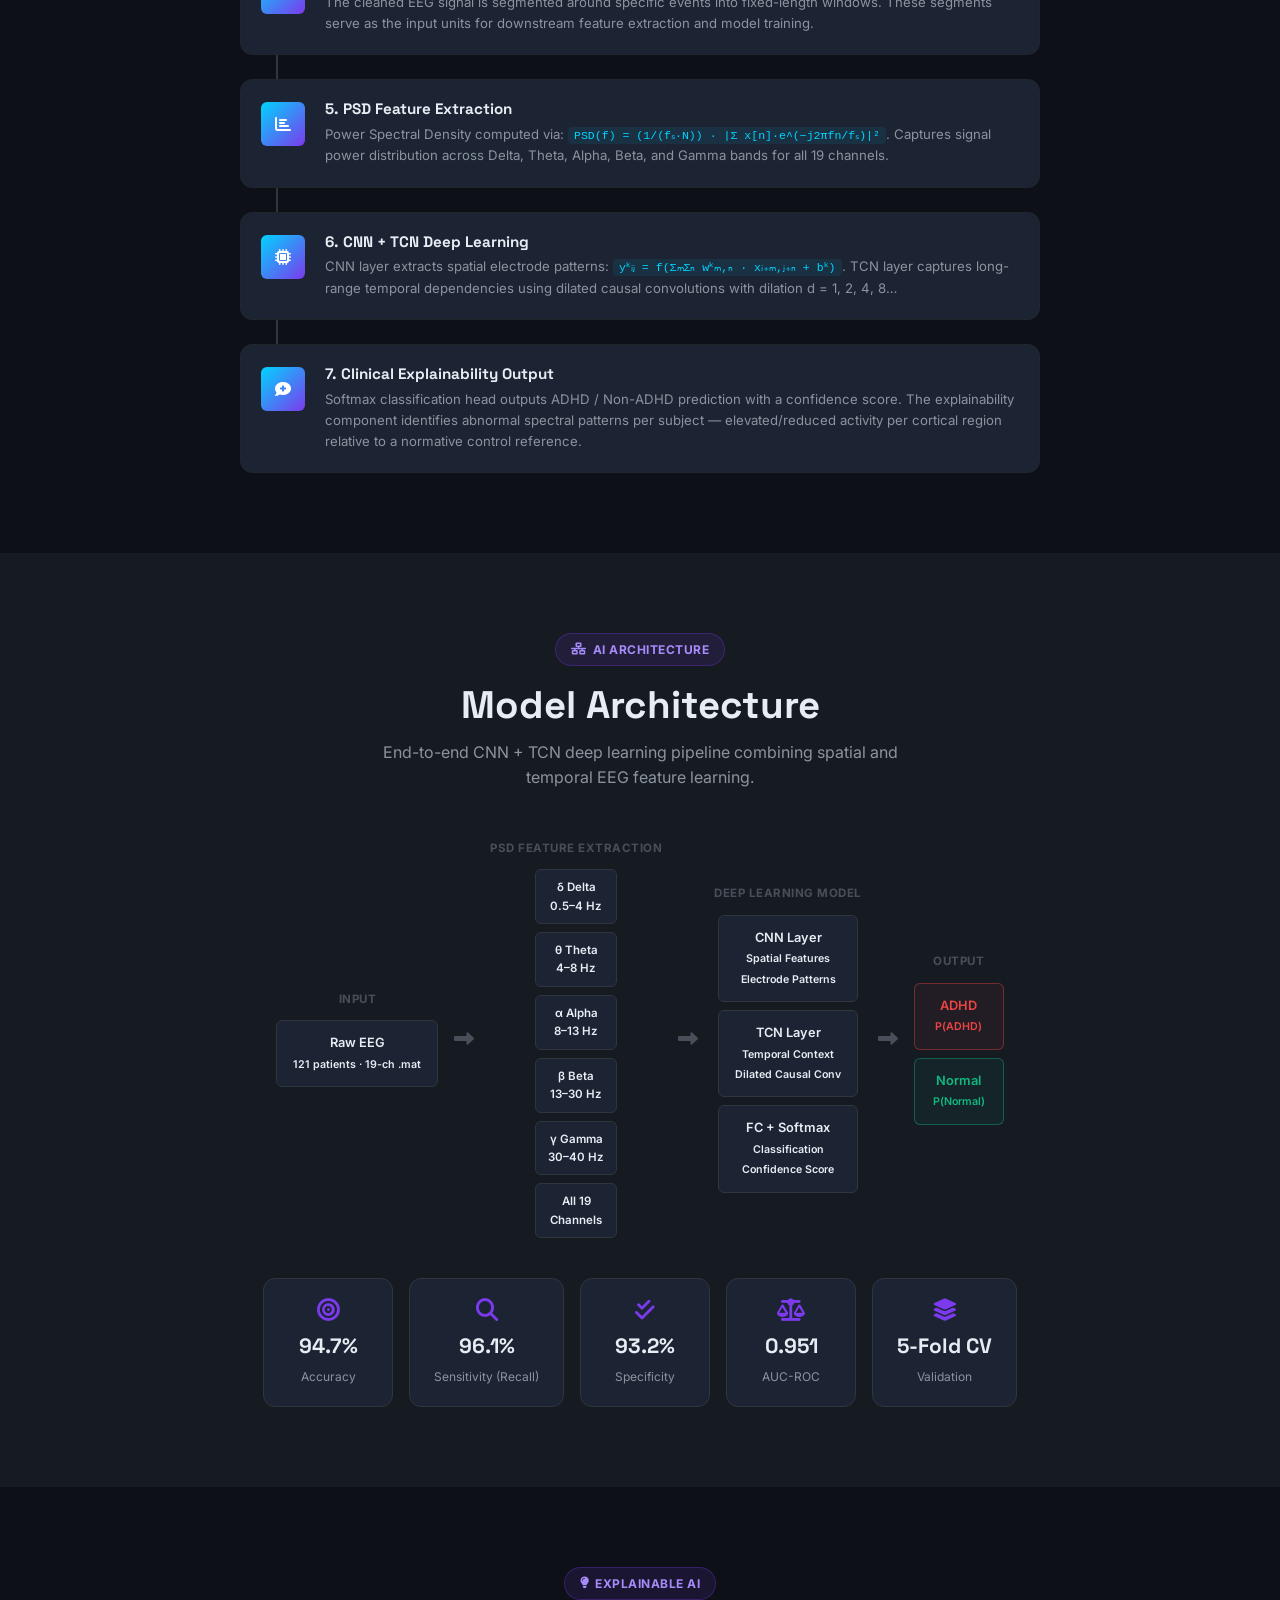
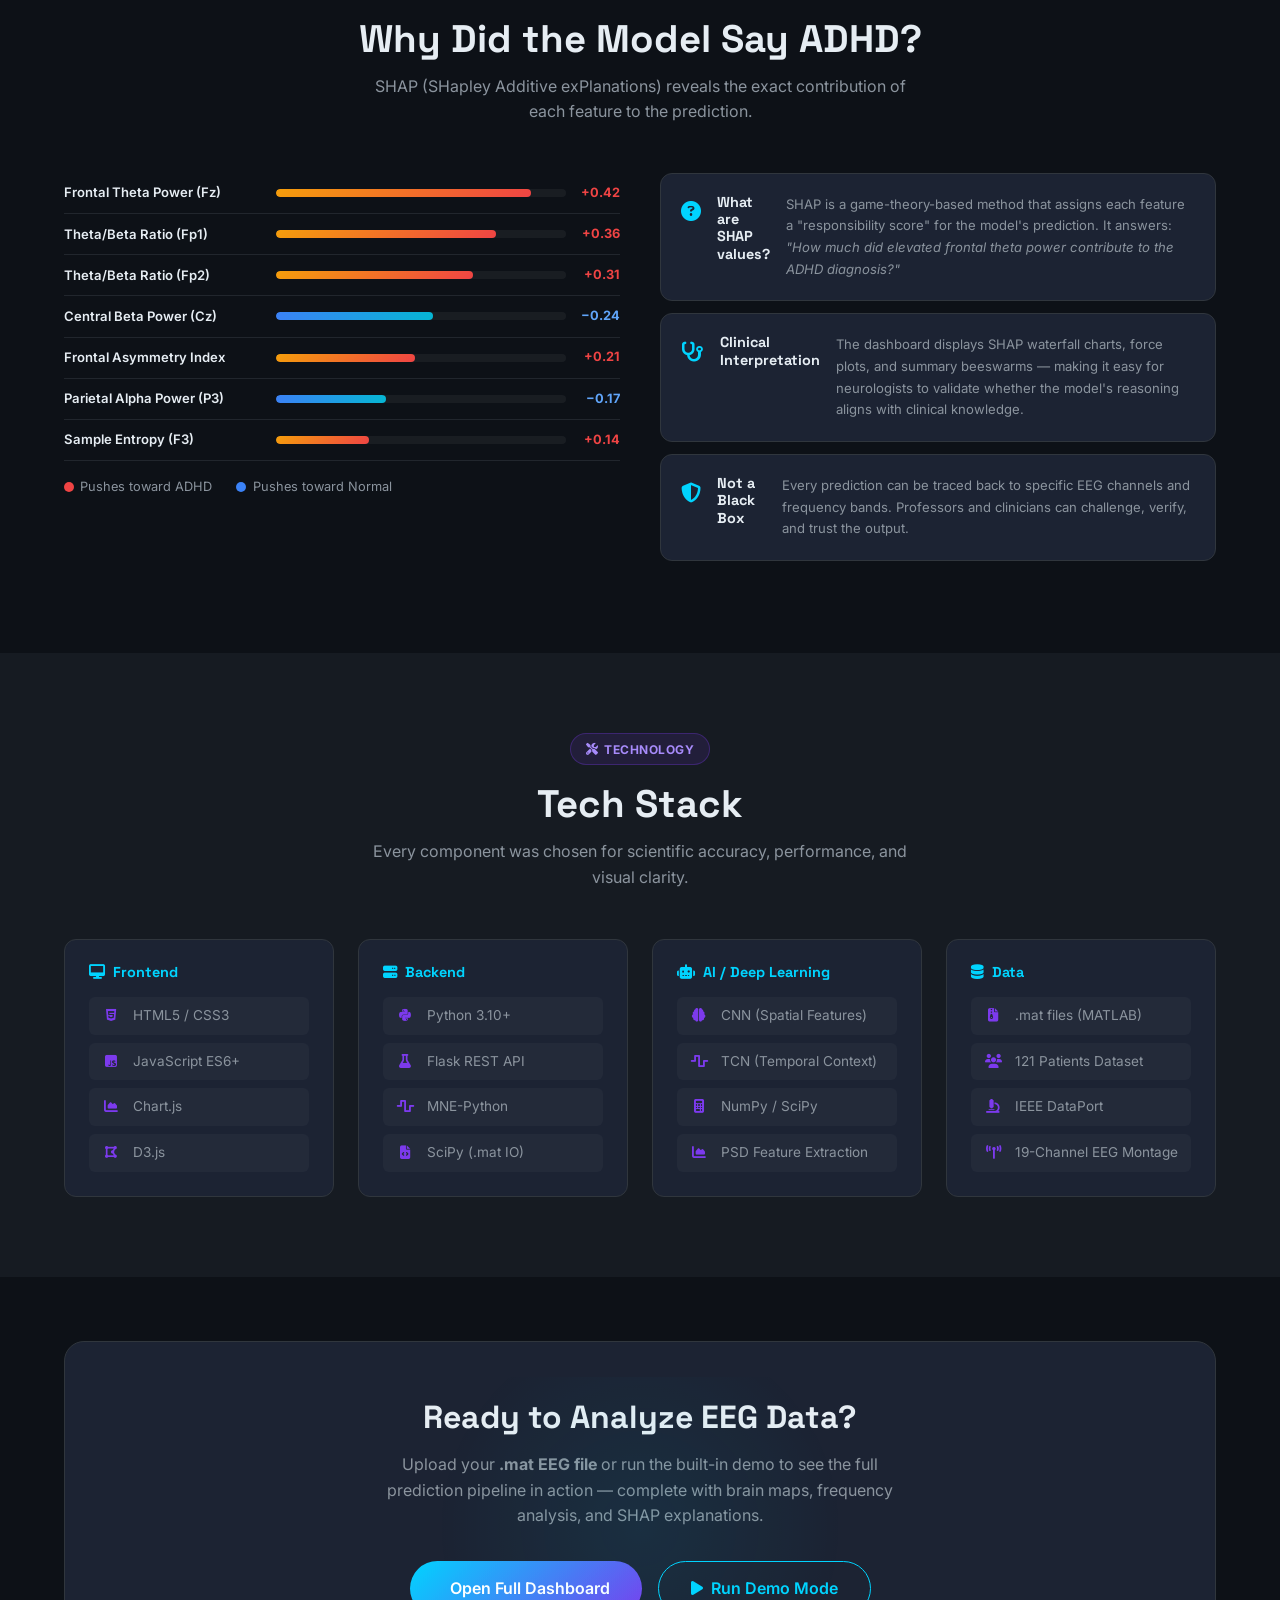
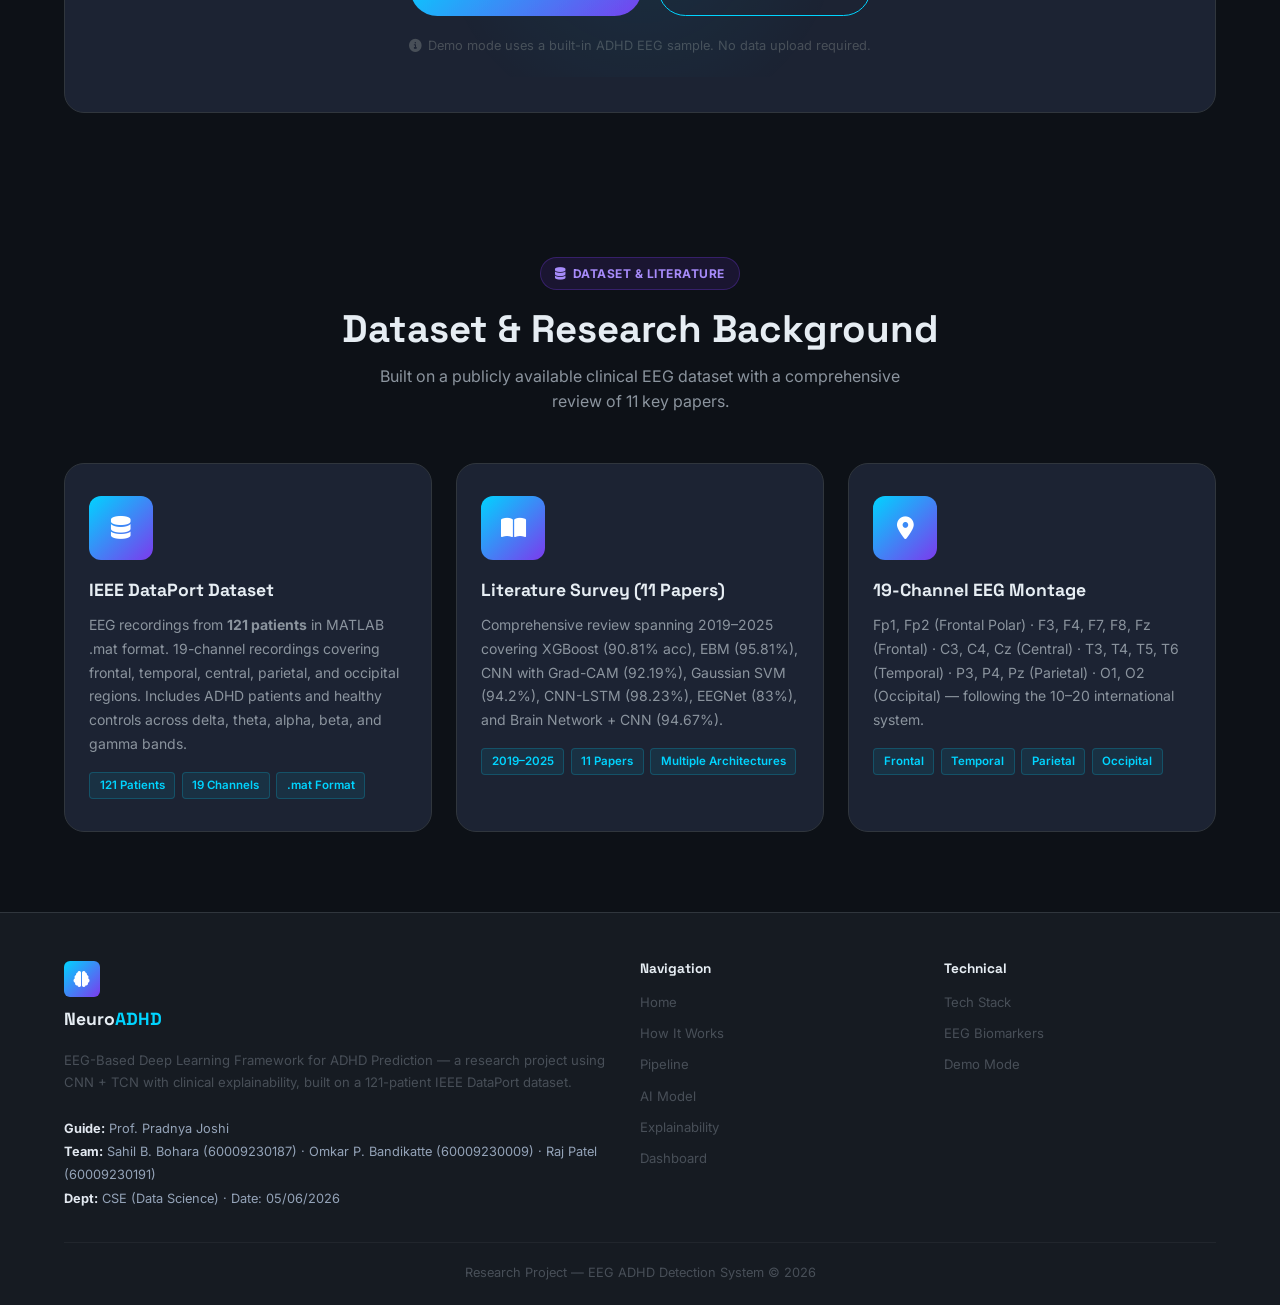
==== commit 0f6114ee: "Update project date in index.html" ====
--- a/index.html
+++ b/index.html
@@ -576,7 +576,7 @@
         <div style="margin-top:1rem;font-size:0.8rem;color:#94a3b8;line-height:1.8">
           <strong style="color:#e2e8f0">Guide:</strong> Prof. Pradnya Joshi<br/>
           <strong style="color:#e2e8f0">Team:</strong> Sahil B. Bohara (60009230187) &middot; Omkar P. Bandikatte (60009230009) &middot; Raj Patel (60009230191)<br/>
-          <strong style="color:#e2e8f0">Dept:</strong> CSE (Data Science) &middot; Date: 10/01/2026
+          <strong style="color:#e2e8f0">Dept:</strong> CSE (Data Science) &middot; Date: 05/06/2026
         </div>
       </div>
       <div class="footer-links">
